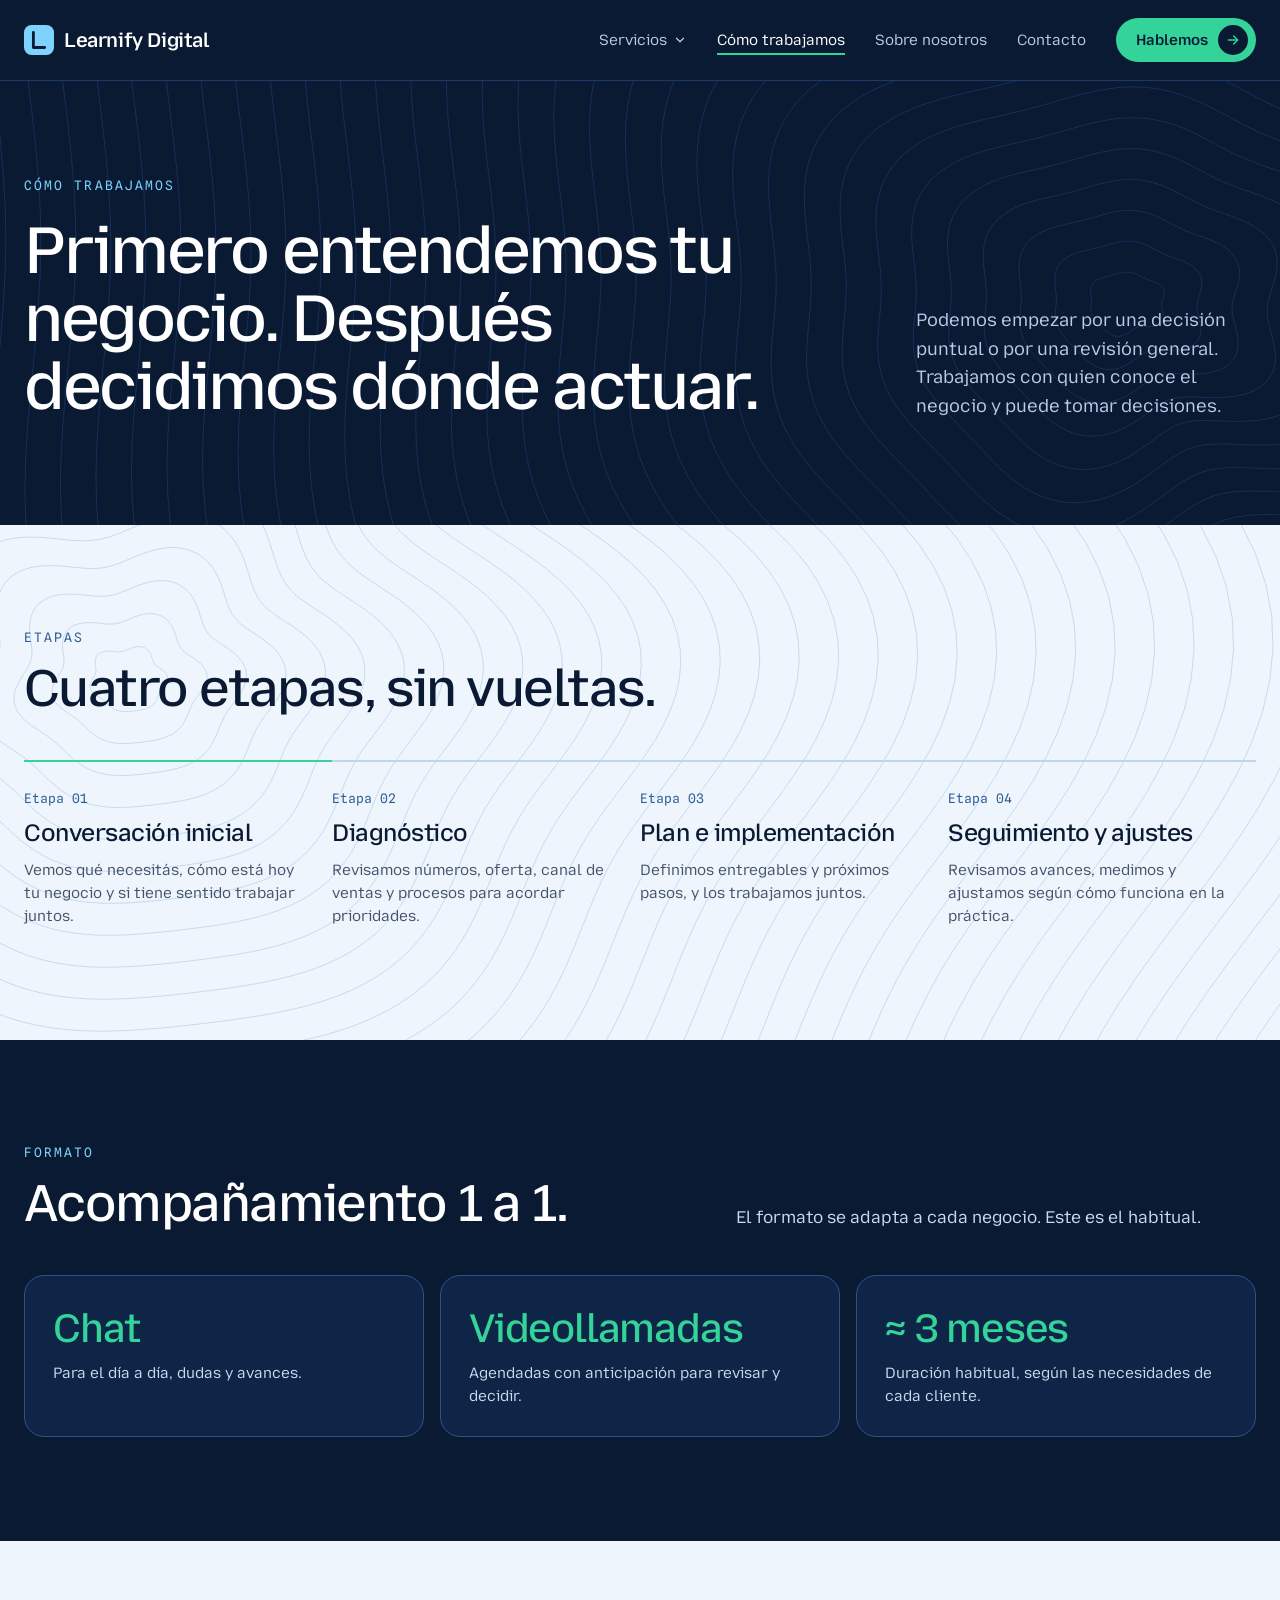
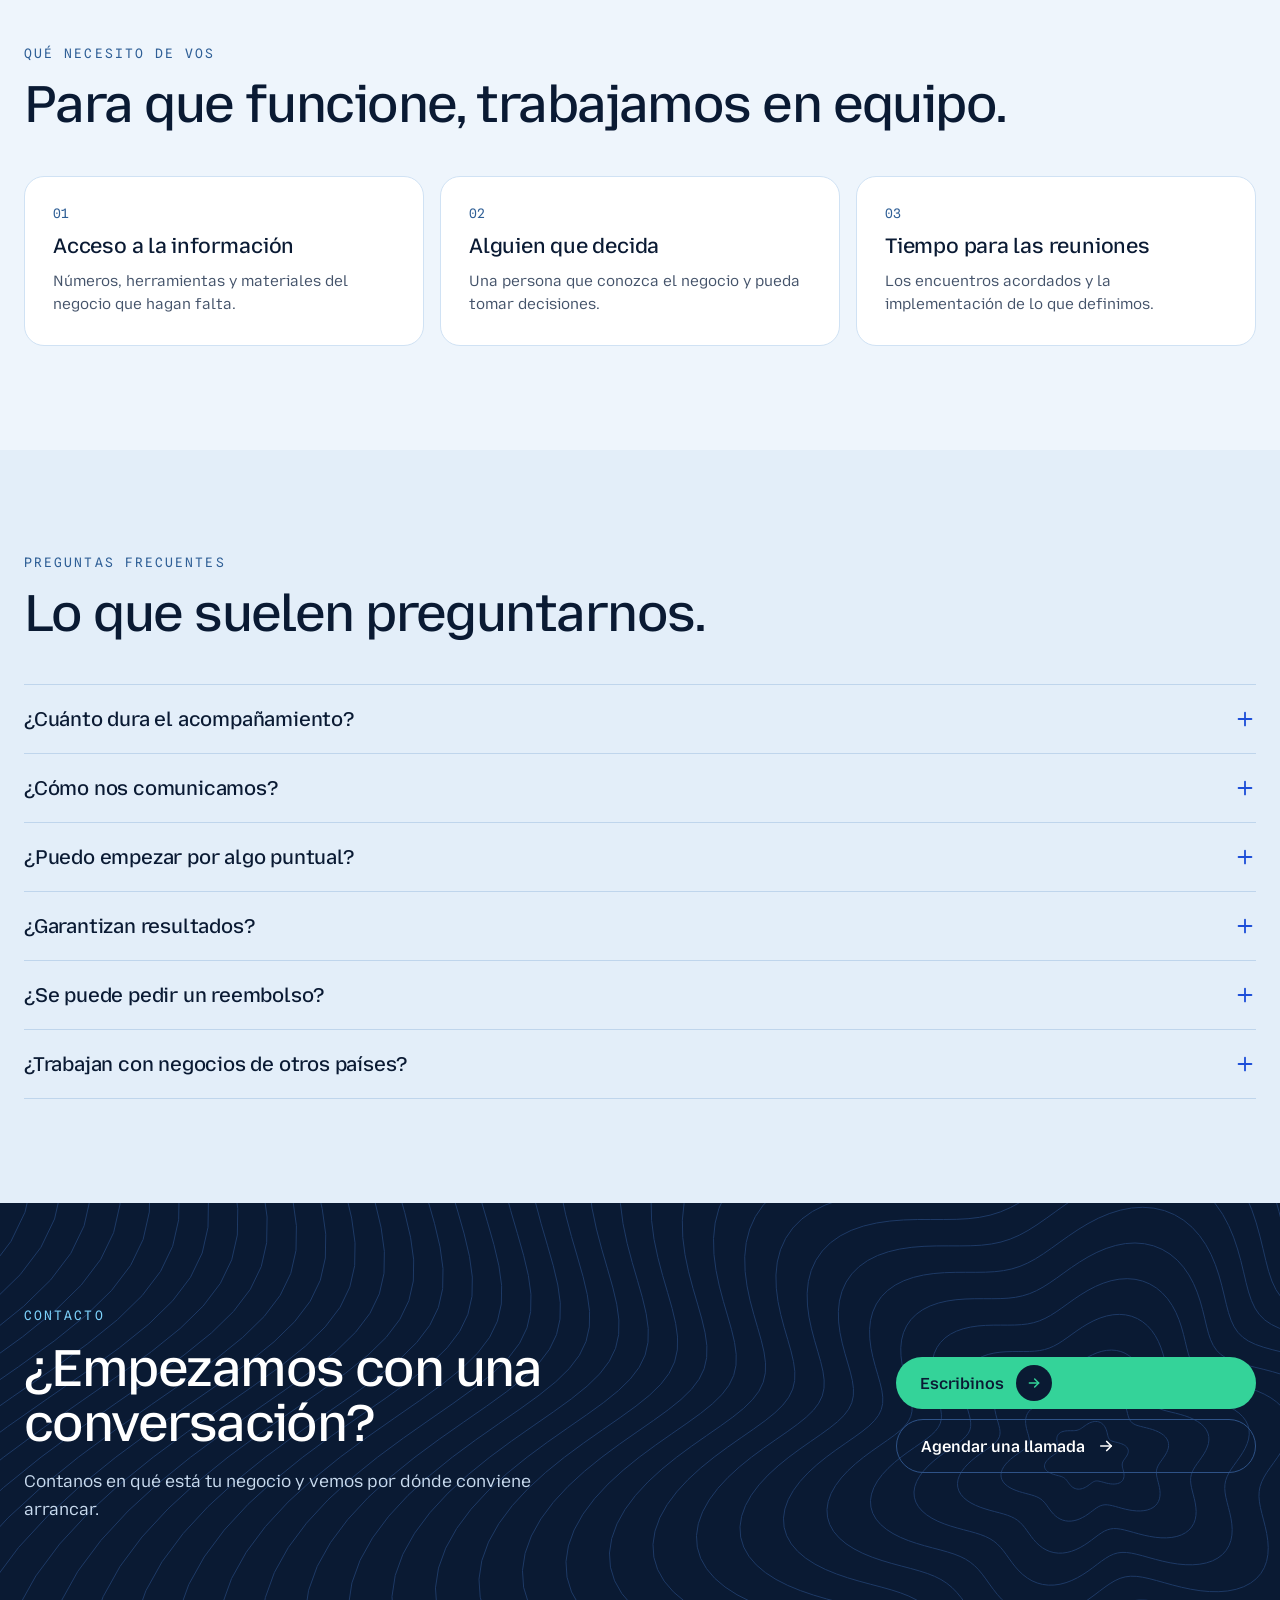
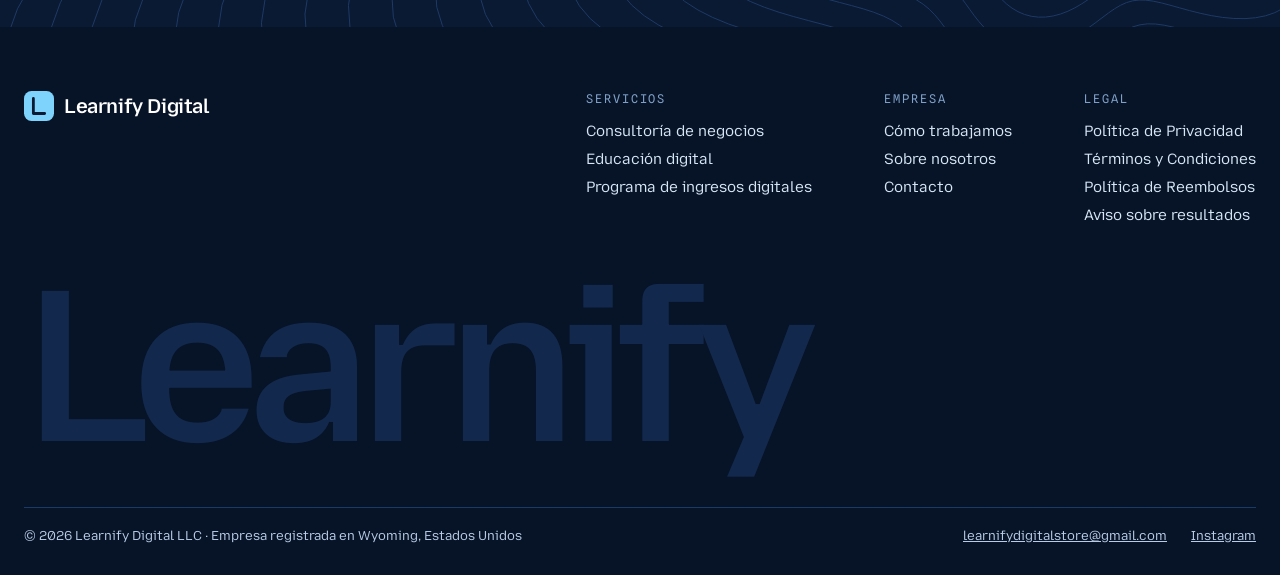
==== como-trabajamos.html @ ecfeea03 "Nueva versión del sitio: subpáginas, políticas completas y efectos interactivos - Inicio rediseñado " ====
<!doctype html>
<html lang="es">
<head>
<meta charset="utf-8">
<meta name="viewport" content="width=device-width, initial-scale=1">
<title>Cómo trabajamos | Learnify Digital</title>
<meta name="description" content="Etapas, formato y preguntas frecuentes sobre el acompañamiento de Learnify Digital.">
<link rel="canonical" href="https://learnifydigital.com/como-trabajamos.html">
<link rel="icon" href="/favicon.svg" type="image/svg+xml">
<meta property="og:type" content="website">
<meta property="og:title" content="Cómo trabajamos | Learnify Digital">
<meta property="og:description" content="Etapas, formato y preguntas frecuentes sobre el acompañamiento de Learnify Digital.">
<meta property="og:url" content="https://learnifydigital.com/como-trabajamos.html">
<meta property="og:image" content="https://learnifydigital.com/assets/img/hero-trabajando.jpg">
<link rel="preconnect" href="https://fonts.googleapis.com">
<link href="https://fonts.googleapis.com/css2?family=Mozilla+Text:wght@400;500;600&amp;family=Spline+Sans+Mono:wght@400;500&amp;display=swap" rel="stylesheet">
<style>
body{margin:0;background:#EEF5FC}
a{color:#1D4ED8}a:hover{color:#1E3A8A}
.pill{transition:background-color .2s ease,transform .2s ease,border-color .2s ease}
.pill:hover{transform:translateY(-1px)}
.pill .arr{transition:transform .2s ease}
.pill:hover .arr{transform:translateX(4px)}
.pill-grn:hover{background-color:#6EE7B7 !important}
.pill-line:hover{border-color:#7DD3FC !important}
.navlink:hover{color:#FFFFFF !important}
.lnk-dark:hover{color:#1D4ED8 !important}
.card{transition:transform .3s ease,border-color .3s ease}
.card:hover{transform:translateY(-4px)}
.field:focus{outline:2px solid #2563EB;outline-offset:1px}
.menu summary{list-style:none;cursor:pointer}
.menu summary::-webkit-details-marker{display:none}
.menu[open] .chev{transform:rotate(180deg)}
.faq summary{list-style:none;cursor:pointer}
.faq summary::-webkit-details-marker{display:none}
.faq[open] .plus{transform:rotate(45deg)}
.plus,.chev{transition:transform .2s ease}
@keyframes rv{from{opacity:0;filter:blur(10px);transform:translateY(18px)}to{opacity:1;filter:blur(0);transform:none}}
@supports (animation-timeline: view()){
  @media (prefers-reduced-motion: no-preference){
    .reveal{animation:rv linear both;animation-timeline:view();animation-range:entry 0% cover 28%}
  }
}
@media (prefers-reduced-motion: reduce){.pill,.card{transition:none}}
</style>
<script src="/assets/site.js" defer></script>
</head>
<body>
<div style="font-family: 'Mozilla Text', system-ui, sans-serif; color: #0A1A33; background: #EEF5FC; min-height: 100vh; overflow-x: hidden">
<header style="background: #0A1A33; color: #FFFFFF; border-bottom: 1px solid #1C3A66; position: relative; z-index: 10">
      <div style="max-width: 1240px; margin: 0 auto; padding: 18px 24px; display: flex; flex-wrap: wrap; gap: 16px; align-items: center; justify-content: space-between">
        <a href="/" style="display: flex; align-items: center; gap: 10px; text-decoration: none; color: #FFFFFF"><svg width="30" height="30" viewBox="0 0 32 32" aria-hidden="true"><rect x="0" y="0" width="32" height="32" rx="8" fill="#7DD3FC"></rect><path d="M10 8v16h12" fill="none" stroke="#0A1A33" stroke-width="3" stroke-linecap="round" stroke-linejoin="round"></path></svg><span style="font-weight: 600; font-size: 20px; letter-spacing: -0.02em">Learnify Digital</span></a>
        <nav aria-label="Principal" style="display: flex; flex-wrap: wrap; gap: 8px 30px; align-items: center; font-size: 15px">
          <details class="menu" style="position: relative"><summary class="navlink" style="display: inline-flex; align-items: center; gap: 6px; color: #B9CCE6; padding: 6px 0">Servicios <svg class="chev" width="14" height="14" viewBox="0 0 24 24" aria-hidden="true" fill="none" stroke="currentColor" stroke-width="2.2" stroke-linecap="round" stroke-linejoin="round"><path d="M6 9l6 6 6-6"></path></svg></summary><div style="position: absolute; top: 40px; left: -16px; z-index: 20; width: 300px; background: #FFFFFF; border-radius: 16px; padding: 8px; border: 1px solid #D0E2F4; display: flex; flex-direction: column"><a class="lnk-dark" href="/consultoria.html" style="display: flex; flex-direction: column; gap: 4px; padding: 14px 16px; border-radius: 12px; text-decoration: none; color: #0A1A33"><span style="font-weight: 600; font-size: 15px">Consultoría de negocios</span><span style="font-size: 13px; color: #44536A">Estrategia, ventas, procesos y métricas</span></a><a class="lnk-dark" href="/educacion.html" style="display: flex; flex-direction: column; gap: 4px; padding: 14px 16px; border-radius: 12px; text-decoration: none; color: #0A1A33"><span style="font-weight: 600; font-size: 15px">Educación digital</span><span style="font-size: 13px; color: #44536A">Ebooks prácticos sobre negocios</span></a><a class="lnk-dark" href="/programa.html" style="display: flex; flex-direction: column; gap: 4px; padding: 14px 16px; border-radius: 12px; text-decoration: none; color: #0A1A33"><span style="font-weight: 600; font-size: 15px">Programa de ingresos digitales</span><span style="font-size: 13px; color: #44536A">Vendé online con tu tienda en Shopify</span></a></div></details>
          <a class="navlink" href="/como-trabajamos.html" aria-current="page" style="color: #FFFFFF; text-decoration: none; padding: 6px 0; box-shadow: inset 0 -2px 0 #34D399">Cómo trabajamos</a>
          <a class="navlink" href="/nosotros.html" style="color: #B9CCE6; text-decoration: none; padding: 6px 0">Sobre nosotros</a>
          <a class="navlink" href="/contacto.html" style="color: #B9CCE6; text-decoration: none; padding: 6px 0">Contacto</a>
          <a class="pill pill-grn" href="/contacto.html" style="display: inline-flex; align-items: center; gap: 10px; min-height: 44px; padding: 0 8px 0 20px; border-radius: 999px; background: #34D399; color: #0A1A33; font-weight: 600; text-decoration: none">Hablemos<span class="arr" style="width: 30px; height: 30px; border-radius: 999px; background: #0A1A33; display: inline-flex; align-items: center; justify-content: center"><svg width="16" height="16" viewBox="0 0 24 24" aria-hidden="true" fill="none" stroke="#34D399" stroke-width="2.2" stroke-linecap="round" stroke-linejoin="round"><path d="M5 12h14"></path><path d="M13 6l6 6-6 6"></path></svg></span></a>
        </nav>
      </div>
    </header><section style="background: #0A1A33; color: #FFFFFF; position: relative; overflow: hidden">
    <canvas data-topo="3,0.88,0.5" aria-hidden="true" style="position: absolute; top: 0; left: 0; width: 100%; height: 100%; display: block; color: #16305A; pointer-events: none"></canvas>
    <div class="reveal" style="position: relative; max-width: 1240px; margin: 0 auto; padding: 96px 24px 104px; display: flex; flex-wrap: wrap; gap: 32px 72px; align-items: flex-end">
      <div style="flex: 999 1 560px; display: flex; flex-direction: column; gap: 24px">
        <div style="font-family: 'Spline Sans Mono', monospace; font-size: 13px; letter-spacing: 0.16em; text-transform: uppercase; color: #7DD3FC">Cómo trabajamos</div>
        <h1 style="margin: 0; font-weight: 500; font-size: clamp(40px, 5.4vw, 66px); line-height: 1.03; letter-spacing: -0.035em">Primero entendemos tu negocio. Después decidimos dónde actuar.</h1>
      </div>
      <p style="flex: 1 1 340px; margin: 0; font-size: 18px; line-height: 1.6; color: #B9CCE6">Podemos empezar por una decisión puntual o por una revisión general. Trabajamos con quien conoce el negocio y puede tomar decisiones.</p>
    </div>
  </section><section style="position: relative; overflow: hidden; background: #EEF5FC">
    <canvas data-topo="19,0.1,0.3" aria-hidden="true" style="position: absolute; top: 0; left: 0; width: 100%; height: 100%; display: block; color: #C6DAEF; pointer-events: none"></canvas>
    <div style="position: relative; max-width: 1240px; margin: 0 auto; padding: 104px 24px; display: flex; flex-direction: column; gap: 44px">
      <div class="reveal" style="display: flex; flex-wrap: wrap; gap: 20px 64px; align-items: flex-end; justify-content: space-between">
        <div style="flex: 1 1 440px; display: flex; flex-direction: column; gap: 16px"><div style="font-family: 'Spline Sans Mono', monospace; font-size: 13px; letter-spacing: 0.16em; text-transform: uppercase; color: #2F5F96">Etapas</div><h2 style="margin: 0; font-weight: 500; font-size: clamp(34px, 4.2vw, 52px); line-height: 1.05; letter-spacing: -0.03em">Cuatro etapas, sin vueltas.</h2></div>
        
      </div><div style="display: flex; flex-wrap: wrap; gap: 0"><div class="reveal" style="flex: 1 1 260px; min-width: 0; padding: 28px 28px 8px 0; border-top: 2px solid #34D399; display: flex; flex-direction: column; gap: 12px">
          <div style="font-family: 'Spline Sans Mono', monospace; font-size: 13px; color: #2F5F96">Etapa 01</div>
          <div style="font-size: 24px; font-weight: 500; letter-spacing: -0.02em">Conversación inicial</div>
          <div style="font-size: 15px; line-height: 1.55; color: #44536A">Vemos qué necesitás, cómo está hoy tu negocio y si tiene sentido trabajar juntos.</div>
        </div><div class="reveal" style="flex: 1 1 260px; min-width: 0; padding: 28px 28px 8px 0; border-top: 2px solid #BFD5EC; display: flex; flex-direction: column; gap: 12px">
          <div style="font-family: 'Spline Sans Mono', monospace; font-size: 13px; color: #2F5F96">Etapa 02</div>
          <div style="font-size: 24px; font-weight: 500; letter-spacing: -0.02em">Diagnóstico</div>
          <div style="font-size: 15px; line-height: 1.55; color: #44536A">Revisamos números, oferta, canal de ventas y procesos para acordar prioridades.</div>
        </div><div class="reveal" style="flex: 1 1 260px; min-width: 0; padding: 28px 28px 8px 0; border-top: 2px solid #BFD5EC; display: flex; flex-direction: column; gap: 12px">
          <div style="font-family: 'Spline Sans Mono', monospace; font-size: 13px; color: #2F5F96">Etapa 03</div>
          <div style="font-size: 24px; font-weight: 500; letter-spacing: -0.02em">Plan e implementación</div>
          <div style="font-size: 15px; line-height: 1.55; color: #44536A">Definimos entregables y próximos pasos, y los trabajamos juntos.</div>
        </div><div class="reveal" style="flex: 1 1 260px; min-width: 0; padding: 28px 28px 8px 0; border-top: 2px solid #BFD5EC; display: flex; flex-direction: column; gap: 12px">
          <div style="font-family: 'Spline Sans Mono', monospace; font-size: 13px; color: #2F5F96">Etapa 04</div>
          <div style="font-size: 24px; font-weight: 500; letter-spacing: -0.02em">Seguimiento y ajustes</div>
          <div style="font-size: 15px; line-height: 1.55; color: #44536A">Revisamos avances, medimos y ajustamos según cómo funciona en la práctica.</div>
        </div></div>
    </div>
  </section><section style="background: #0A1A33; color: #FFFFFF">
    <div style="max-width: 1240px; margin: 0 auto; padding: 104px 24px; display: flex; flex-direction: column; gap: 44px">
      <div class="reveal" style="display: flex; flex-wrap: wrap; gap: 20px 64px; align-items: flex-end; justify-content: space-between">
        <div style="flex: 1 1 440px; display: flex; flex-direction: column; gap: 16px"><div style="font-family: 'Spline Sans Mono', monospace; font-size: 13px; letter-spacing: 0.16em; text-transform: uppercase; color: #7DD3FC">Formato</div><h2 style="margin: 0; font-weight: 500; font-size: clamp(34px, 4.2vw, 52px); line-height: 1.05; letter-spacing: -0.03em">Acompañamiento 1 a 1.</h2></div>
        <p style="flex: 1 1 360px; margin: 0; font-size: 17px; line-height: 1.6; color: #C9DBEF; max-width: 520px">El formato se adapta a cada negocio. Este es el habitual.</p>
      </div><div style="display: flex; flex-wrap: wrap; gap: 16px">
        <div class="card reveal" style="flex: 1 1 260px; background: #0F2547; border: 1px solid #2E5287; border-radius: 20px; padding: 28px; display: flex; flex-direction: column; gap: 10px">
          <div style="font-size: 40px; font-weight: 500; letter-spacing: -0.03em; color: #34D399">Chat</div>
          <div style="font-size: 15px; line-height: 1.55; color: #C9DBEF">Para el día a día, dudas y avances.</div>
        </div>
        <div class="card reveal" style="flex: 1 1 260px; background: #0F2547; border: 1px solid #2E5287; border-radius: 20px; padding: 28px; display: flex; flex-direction: column; gap: 10px">
          <div style="font-size: 40px; font-weight: 500; letter-spacing: -0.03em; color: #34D399">Videollamadas</div>
          <div style="font-size: 15px; line-height: 1.55; color: #C9DBEF">Agendadas con anticipación para revisar y decidir.</div>
        </div>
        <div class="card reveal" style="flex: 1 1 260px; background: #0F2547; border: 1px solid #2E5287; border-radius: 20px; padding: 28px; display: flex; flex-direction: column; gap: 10px">
          <div style="font-size: 40px; font-weight: 500; letter-spacing: -0.03em; color: #34D399">≈ 3 meses</div>
          <div style="font-size: 15px; line-height: 1.55; color: #C9DBEF">Duración habitual, según las necesidades de cada cliente.</div>
        </div>
      </div>
    </div>
  </section><section style="position: relative; overflow: hidden; background: #EEF5FC">
    
    <div style="position: relative; max-width: 1240px; margin: 0 auto; padding: 104px 24px; display: flex; flex-direction: column; gap: 44px">
      <div class="reveal" style="display: flex; flex-wrap: wrap; gap: 20px 64px; align-items: flex-end; justify-content: space-between">
        <div style="flex: 1 1 440px; display: flex; flex-direction: column; gap: 16px"><div style="font-family: 'Spline Sans Mono', monospace; font-size: 13px; letter-spacing: 0.16em; text-transform: uppercase; color: #2F5F96">Qué necesito de vos</div><h2 style="margin: 0; font-weight: 500; font-size: clamp(34px, 4.2vw, 52px); line-height: 1.05; letter-spacing: -0.03em">Para que funcione, trabajamos en equipo.</h2></div>
        
      </div><div style="display: flex; flex-wrap: wrap; gap: 16px"><div class="card reveal" style="flex: 1 1 300px; min-width: 0; background: #FFFFFF; border: 1px solid #D0E2F4; border-radius: 20px; padding: 28px; display: flex; flex-direction: column; gap: 12px">
          <div style="font-family: 'Spline Sans Mono', monospace; font-size: 13px; color: #2F5F96">01</div>
          <div style="font-size: 21px; font-weight: 500; letter-spacing: -0.01em; line-height: 1.2">Acceso a la información</div>
          <div style="font-size: 15px; line-height: 1.55; color: #44536A">Números, herramientas y materiales del negocio que hagan falta.</div>
        </div><div class="card reveal" style="flex: 1 1 300px; min-width: 0; background: #FFFFFF; border: 1px solid #D0E2F4; border-radius: 20px; padding: 28px; display: flex; flex-direction: column; gap: 12px">
          <div style="font-family: 'Spline Sans Mono', monospace; font-size: 13px; color: #2F5F96">02</div>
          <div style="font-size: 21px; font-weight: 500; letter-spacing: -0.01em; line-height: 1.2">Alguien que decida</div>
          <div style="font-size: 15px; line-height: 1.55; color: #44536A">Una persona que conozca el negocio y pueda tomar decisiones.</div>
        </div><div class="card reveal" style="flex: 1 1 300px; min-width: 0; background: #FFFFFF; border: 1px solid #D0E2F4; border-radius: 20px; padding: 28px; display: flex; flex-direction: column; gap: 12px">
          <div style="font-family: 'Spline Sans Mono', monospace; font-size: 13px; color: #2F5F96">03</div>
          <div style="font-size: 21px; font-weight: 500; letter-spacing: -0.01em; line-height: 1.2">Tiempo para las reuniones</div>
          <div style="font-size: 15px; line-height: 1.55; color: #44536A">Los encuentros acordados y la implementación de lo que definimos.</div>
        </div></div>
    </div>
  </section><section style="position: relative; overflow: hidden; background: #E3EEF9">
    
    <div style="position: relative; max-width: 1240px; margin: 0 auto; padding: 104px 24px; display: flex; flex-direction: column; gap: 44px">
      <div class="reveal" style="display: flex; flex-wrap: wrap; gap: 20px 64px; align-items: flex-end; justify-content: space-between">
        <div style="flex: 1 1 440px; display: flex; flex-direction: column; gap: 16px"><div style="font-family: 'Spline Sans Mono', monospace; font-size: 13px; letter-spacing: 0.16em; text-transform: uppercase; color: #2F5F96">Preguntas frecuentes</div><h2 style="margin: 0; font-weight: 500; font-size: clamp(34px, 4.2vw, 52px); line-height: 1.05; letter-spacing: -0.03em">Lo que suelen preguntarnos.</h2></div>
        
      </div><div><details class="faq reveal" style="border-top: 1px solid #BFD5EC; padding: 22px 0">
          <summary style="display: flex; gap: 16px; align-items: center; justify-content: space-between; font-size: 20px; font-weight: 500; letter-spacing: -0.01em">¿Cuánto dura el acompañamiento?
            <svg class="plus" width="22" height="22" viewBox="0 0 24 24" aria-hidden="true" fill="none" stroke="#1D4ED8" stroke-width="2" stroke-linecap="round"><path d="M12 5v14"></path><path d="M5 12h14"></path></svg>
          </summary>
          <p style="margin: 14px 0 0; font-size: 16px; line-height: 1.6; color: #2E4566; max-width: 760px">Se define según las necesidades de cada cliente. Lo habitual es un período aproximado de tres meses.</p>
        </details><details class="faq reveal" style="border-top: 1px solid #BFD5EC; padding: 22px 0">
          <summary style="display: flex; gap: 16px; align-items: center; justify-content: space-between; font-size: 20px; font-weight: 500; letter-spacing: -0.01em">¿Cómo nos comunicamos?
            <svg class="plus" width="22" height="22" viewBox="0 0 24 24" aria-hidden="true" fill="none" stroke="#1D4ED8" stroke-width="2" stroke-linecap="round"><path d="M12 5v14"></path><path d="M5 12h14"></path></svg>
          </summary>
          <p style="margin: 14px 0 0; font-size: 16px; line-height: 1.6; color: #2E4566; max-width: 760px">Por chat para el día a día y en videollamadas coordinadas con anticipación.</p>
        </details><details class="faq reveal" style="border-top: 1px solid #BFD5EC; padding: 22px 0">
          <summary style="display: flex; gap: 16px; align-items: center; justify-content: space-between; font-size: 20px; font-weight: 500; letter-spacing: -0.01em">¿Puedo empezar por algo puntual?
            <svg class="plus" width="22" height="22" viewBox="0 0 24 24" aria-hidden="true" fill="none" stroke="#1D4ED8" stroke-width="2" stroke-linecap="round"><path d="M12 5v14"></path><path d="M5 12h14"></path></svg>
          </summary>
          <p style="margin: 14px 0 0; font-size: 16px; line-height: 1.6; color: #2E4566; max-width: 760px">Sí. Podemos empezar por una decisión concreta, como la oferta o la landing, o por una revisión general del negocio.</p>
        </details><details class="faq reveal" style="border-top: 1px solid #BFD5EC; padding: 22px 0">
          <summary style="display: flex; gap: 16px; align-items: center; justify-content: space-between; font-size: 20px; font-weight: 500; letter-spacing: -0.01em">¿Garantizan resultados?
            <svg class="plus" width="22" height="22" viewBox="0 0 24 24" aria-hidden="true" fill="none" stroke="#1D4ED8" stroke-width="2" stroke-linecap="round"><path d="M12 5v14"></path><path d="M5 12h14"></path></svg>
          </summary>
          <p style="margin: 14px 0 0; font-size: 16px; line-height: 1.6; color: #2E4566; max-width: 760px">No garantizamos resultados específicos: dependen de factores externos y de la implementación de cada negocio. Sí nos comprometemos con un método claro y un seguimiento constante.</p>
        </details><details class="faq reveal" style="border-top: 1px solid #BFD5EC; padding: 22px 0">
          <summary style="display: flex; gap: 16px; align-items: center; justify-content: space-between; font-size: 20px; font-weight: 500; letter-spacing: -0.01em">¿Se puede pedir un reembolso?
            <svg class="plus" width="22" height="22" viewBox="0 0 24 24" aria-hidden="true" fill="none" stroke="#1D4ED8" stroke-width="2" stroke-linecap="round"><path d="M12 5v14"></path><path d="M5 12h14"></path></svg>
          </summary>
          <p style="margin: 14px 0 0; font-size: 16px; line-height: 1.6; color: #2E4566; max-width: 760px">Los pagos de consultoría no son reembolsables una vez iniciado el acompañamiento. Podés ver el detalle en la Política de Reembolsos.</p>
        </details><details class="faq reveal" style="border-top: 1px solid #BFD5EC; padding: 22px 0">
          <summary style="display: flex; gap: 16px; align-items: center; justify-content: space-between; font-size: 20px; font-weight: 500; letter-spacing: -0.01em">¿Trabajan con negocios de otros países?
            <svg class="plus" width="22" height="22" viewBox="0 0 24 24" aria-hidden="true" fill="none" stroke="#1D4ED8" stroke-width="2" stroke-linecap="round"><path d="M12 5v14"></path><path d="M5 12h14"></path></svg>
          </summary>
          <p style="margin: 14px 0 0; font-size: 16px; line-height: 1.6; color: #2E4566; max-width: 760px">Sí. Learnify Digital LLC opera a nivel internacional.</p>
        </details><div style="border-top: 1px solid #BFD5EC"></div></div>
    </div>
  </section><section style="position: relative; overflow: hidden; background: #0A1A33; color: #FFFFFF">
    <canvas data-topo="41,0.85,0.6" aria-hidden="true" style="position: absolute; top: 0; left: 0; width: 100%; height: 100%; display: block; color: #1E3A66; pointer-events: none"></canvas>
    <div class="reveal" style="position: relative; max-width: 1240px; margin: 0 auto; padding: 104px 24px; display: flex; flex-wrap: wrap; gap: 32px 64px; align-items: center; justify-content: space-between">
      <div style="flex: 1 1 520px; display: flex; flex-direction: column; gap: 18px">
        <div style="font-family: 'Spline Sans Mono', monospace; font-size: 13px; letter-spacing: 0.16em; text-transform: uppercase; color: #7DD3FC">Contacto</div>
        <h2 style="margin: 0; font-weight: 500; font-size: clamp(34px, 4.2vw, 52px); line-height: 1.05; letter-spacing: -0.03em">¿Empezamos con una conversación?</h2>
        <p style="margin: 0; font-size: 17px; line-height: 1.6; color: #C9DBEF; max-width: 560px">Contanos en qué está tu negocio y vemos por dónde conviene arrancar.</p>
      </div>
      <div style="flex: 0 1 360px; display: flex; flex-direction: column; gap: 10px">
        <a class="pill pill-grn" href="/contacto.html" style="display: inline-flex; align-items: center; gap: 12px; min-height: 52px; padding: 0 8px 0 24px; border-radius: 999px; background: #34D399; color: #0A1A33; font-weight: 600; text-decoration: none">Escribinos<span class="arr" style="width: 36px; height: 36px; border-radius: 999px; background: #0A1A33; display: inline-flex; align-items: center; justify-content: center"><svg width="16" height="16" viewBox="0 0 24 24" aria-hidden="true" fill="none" stroke="#34D399" stroke-width="2.2" stroke-linecap="round" stroke-linejoin="round"><path d="M5 12h14"></path><path d="M13 6l6 6-6 6"></path></svg></span></a>
        <a class="pill pill-line" href="/contacto.html#agenda" style="display: inline-flex; align-items: center; gap: 12px; min-height: 52px; padding: 0 24px; border-radius: 999px; border: 1px solid #2E5287; color: #FFFFFF; font-weight: 600; text-decoration: none">Agendar una llamada<span class="arr" style="display: inline-flex"><svg width="18" height="18" viewBox="0 0 24 24" aria-hidden="true" fill="none" stroke="#FFFFFF" stroke-width="2.2" stroke-linecap="round" stroke-linejoin="round"><path d="M5 12h14"></path><path d="M13 6l6 6-6 6"></path></svg></span></a>
      </div>
    </div>
  </section><footer style="background: #071326; color: #B9CCE6; overflow: hidden">
    <div style="max-width: 1240px; margin: 0 auto; padding: 64px 24px 32px; display: flex; flex-direction: column; gap: 48px">
      <div style="display: flex; flex-wrap: wrap; gap: 40px; justify-content: space-between">
        <a href="/" style="display: flex; align-items: center; gap: 10px; text-decoration: none; color: #FFFFFF; align-self: flex-start"><svg width="30" height="30" viewBox="0 0 32 32" aria-hidden="true"><rect x="0" y="0" width="32" height="32" rx="8" fill="#7DD3FC"></rect><path d="M10 8v16h12" fill="none" stroke="#0A1A33" stroke-width="3" stroke-linecap="round" stroke-linejoin="round"></path></svg><span style="font-weight: 600; font-size: 20px; letter-spacing: -0.02em">Learnify Digital</span></a>
        <div style="display: flex; flex-wrap: wrap; gap: 32px 72px">
          <nav aria-label="Servicios" style="display: flex; flex-direction: column; gap: 10px; font-size: 15px"><div style="font-family: 'Spline Sans Mono', monospace; font-size: 12px; letter-spacing: 0.16em; text-transform: uppercase; color: #7FA0C8; margin-bottom: 6px">Servicios</div><a class="navlink" href="/consultoria.html" style="color: #D6E6F7; text-decoration: none">Consultoría de negocios</a><a class="navlink" href="/educacion.html" style="color: #D6E6F7; text-decoration: none">Educación digital</a><a class="navlink" href="/programa.html" style="color: #D6E6F7; text-decoration: none">Programa de ingresos digitales</a></nav>
          <nav aria-label="Empresa" style="display: flex; flex-direction: column; gap: 10px; font-size: 15px"><div style="font-family: 'Spline Sans Mono', monospace; font-size: 12px; letter-spacing: 0.16em; text-transform: uppercase; color: #7FA0C8; margin-bottom: 6px">Empresa</div><a class="navlink" href="/como-trabajamos.html" style="color: #D6E6F7; text-decoration: none">Cómo trabajamos</a><a class="navlink" href="/nosotros.html" style="color: #D6E6F7; text-decoration: none">Sobre nosotros</a><a class="navlink" href="/contacto.html" style="color: #D6E6F7; text-decoration: none">Contacto</a></nav>
          <nav aria-label="Legal" style="display: flex; flex-direction: column; gap: 10px; font-size: 15px"><div style="font-family: 'Spline Sans Mono', monospace; font-size: 12px; letter-spacing: 0.16em; text-transform: uppercase; color: #7FA0C8; margin-bottom: 6px">Legal</div><a class="navlink" href="/politicas.html?tab=priv" style="color: #D6E6F7; text-decoration: none">Política de Privacidad</a><a class="navlink" href="/politicas.html?tab=term" style="color: #D6E6F7; text-decoration: none">Términos y Condiciones</a><a class="navlink" href="/politicas.html?tab=reem" style="color: #D6E6F7; text-decoration: none">Política de Reembolsos</a><a class="navlink" href="/politicas.html?tab=resu" style="color: #D6E6F7; text-decoration: none">Aviso sobre resultados</a></nav>
        </div>
      </div>
      <div aria-hidden="true" style="font-weight: 600; font-size: clamp(80px, 17vw, 236px); line-height: 0.86; letter-spacing: -0.06em; color: #12294D; white-space: nowrap">Learnify</div>
      <div style="display: flex; flex-wrap: wrap; gap: 12px 32px; justify-content: space-between; padding-top: 20px; border-top: 1px solid #1C3A66; font-size: 13px">
        <div>© 2026 Learnify Digital LLC · Empresa registrada en Wyoming, Estados Unidos</div>
        <div style="display: flex; gap: 24px"><a class="navlink" href="mailto:learnifydigitalstore@gmail.com" style="color: #B9CCE6">learnifydigitalstore@gmail.com</a><a class="navlink" href="https://www.instagram.com/learnifydigital/" style="color: #B9CCE6">Instagram</a></div>
      </div>
    </div>
  </footer>
</div>
</body>
</html>
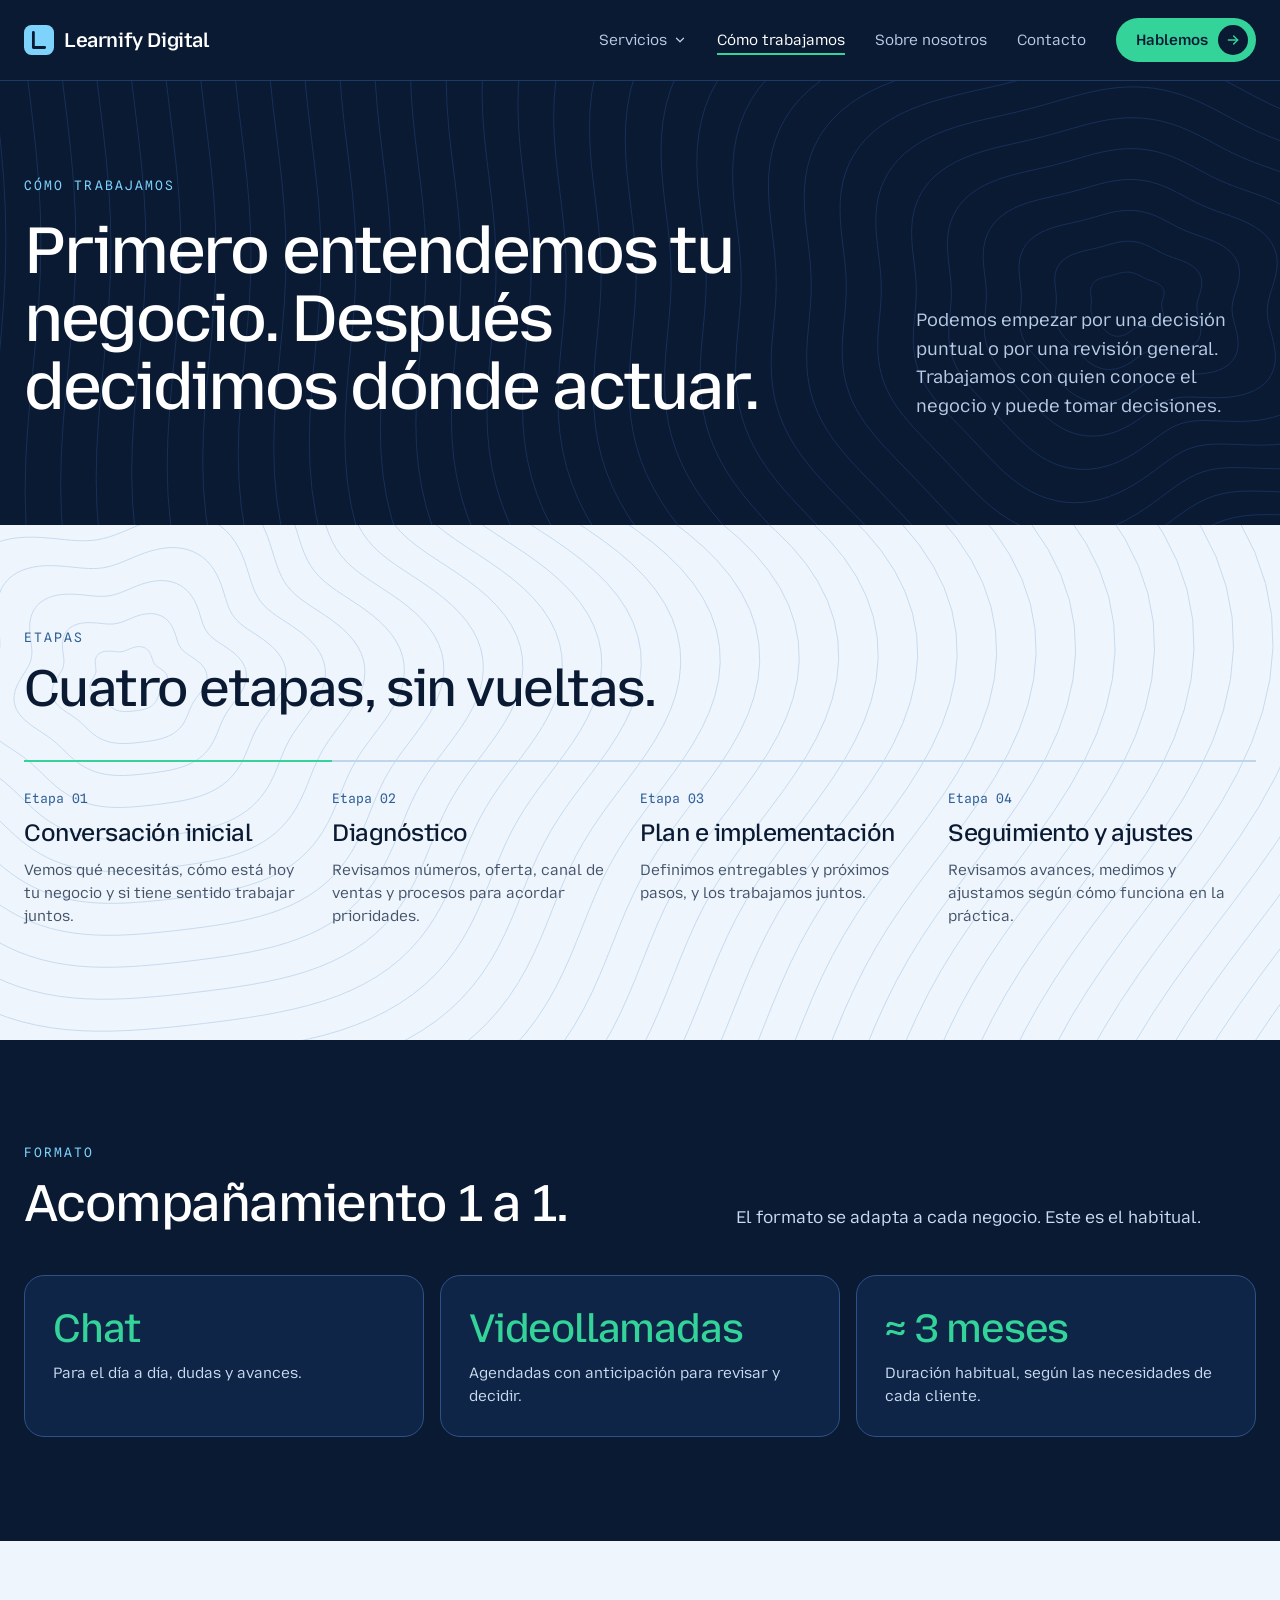
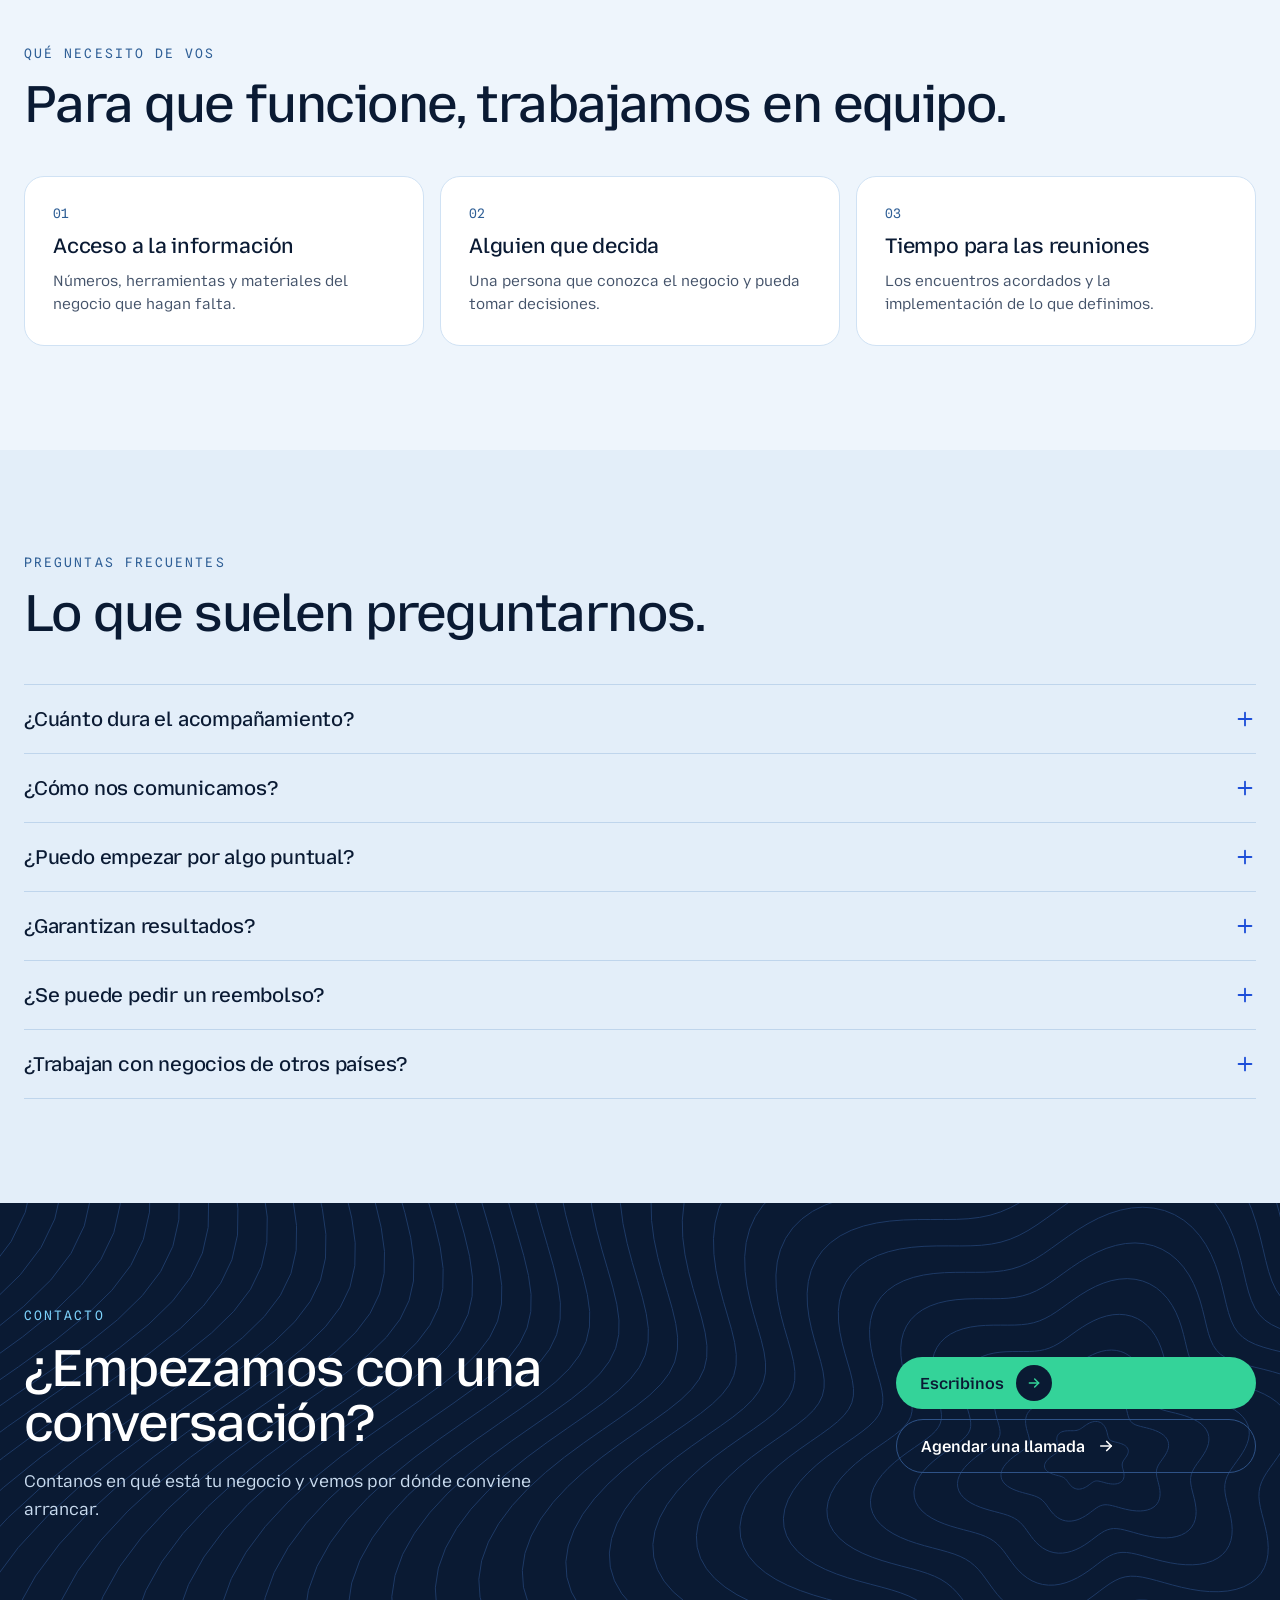
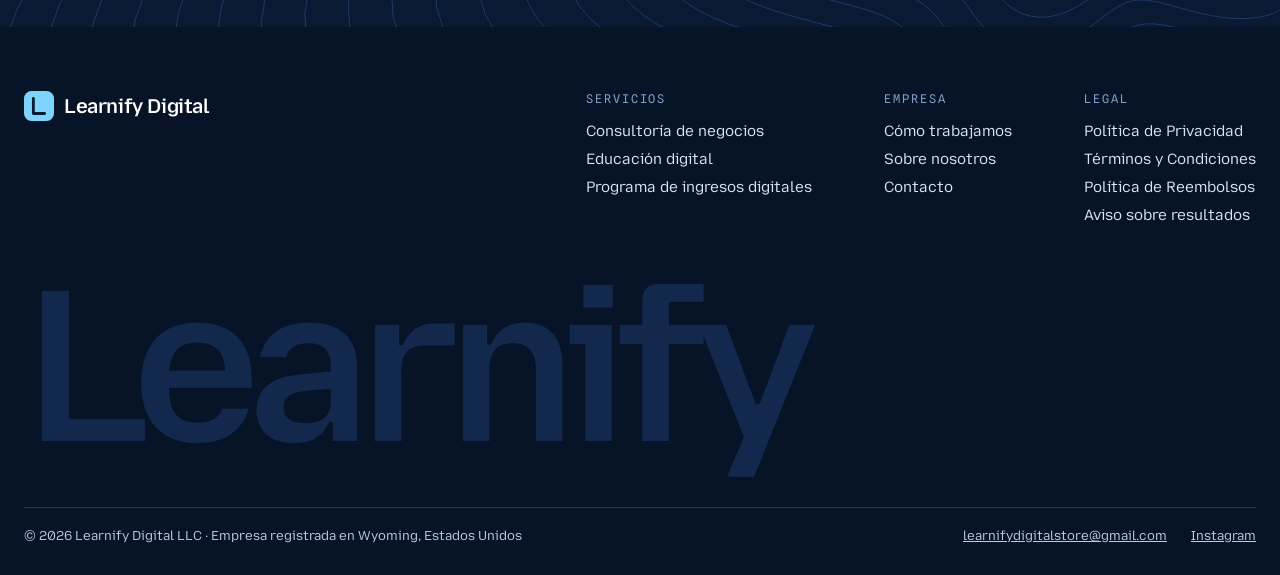
==== commit 7c246a0b: "Foto de perfil nueva y botón para agendar llamada con Calendly - Retrato nuevo en Inicio y Sobre nos" ====
--- a/como-trabajamos.html
+++ b/como-trabajamos.html
@@ -179,7 +179,7 @@
       </div>
       <div style="flex: 0 1 360px; display: flex; flex-direction: column; gap: 10px">
         <a class="pill pill-grn" href="/contacto.html" style="display: inline-flex; align-items: center; gap: 12px; min-height: 52px; padding: 0 8px 0 24px; border-radius: 999px; background: #34D399; color: #0A1A33; font-weight: 600; text-decoration: none">Escribinos<span class="arr" style="width: 36px; height: 36px; border-radius: 999px; background: #0A1A33; display: inline-flex; align-items: center; justify-content: center"><svg width="16" height="16" viewBox="0 0 24 24" aria-hidden="true" fill="none" stroke="#34D399" stroke-width="2.2" stroke-linecap="round" stroke-linejoin="round"><path d="M5 12h14"></path><path d="M13 6l6 6-6 6"></path></svg></span></a>
-        <a class="pill pill-line" href="/contacto.html#agenda" style="display: inline-flex; align-items: center; gap: 12px; min-height: 52px; padding: 0 24px; border-radius: 999px; border: 1px solid #2E5287; color: #FFFFFF; font-weight: 600; text-decoration: none">Agendar una llamada<span class="arr" style="display: inline-flex"><svg width="18" height="18" viewBox="0 0 24 24" aria-hidden="true" fill="none" stroke="#FFFFFF" stroke-width="2.2" stroke-linecap="round" stroke-linejoin="round"><path d="M5 12h14"></path><path d="M13 6l6 6-6 6"></path></svg></span></a>
+        <a class="pill pill-line" href="https://calendly.com/mauriciosamuelmartin-ry4d" target="_blank" rel="noopener" style="display: inline-flex; align-items: center; gap: 12px; min-height: 52px; padding: 0 24px; border-radius: 999px; border: 1px solid #2E5287; color: #FFFFFF; font-weight: 600; text-decoration: none">Agendar una llamada<span class="arr" style="display: inline-flex"><svg width="18" height="18" viewBox="0 0 24 24" aria-hidden="true" fill="none" stroke="#FFFFFF" stroke-width="2.2" stroke-linecap="round" stroke-linejoin="round"><path d="M5 12h14"></path><path d="M13 6l6 6-6 6"></path></svg></span></a>
       </div>
     </div>
   </section><footer style="background: #071326; color: #B9CCE6; overflow: hidden">
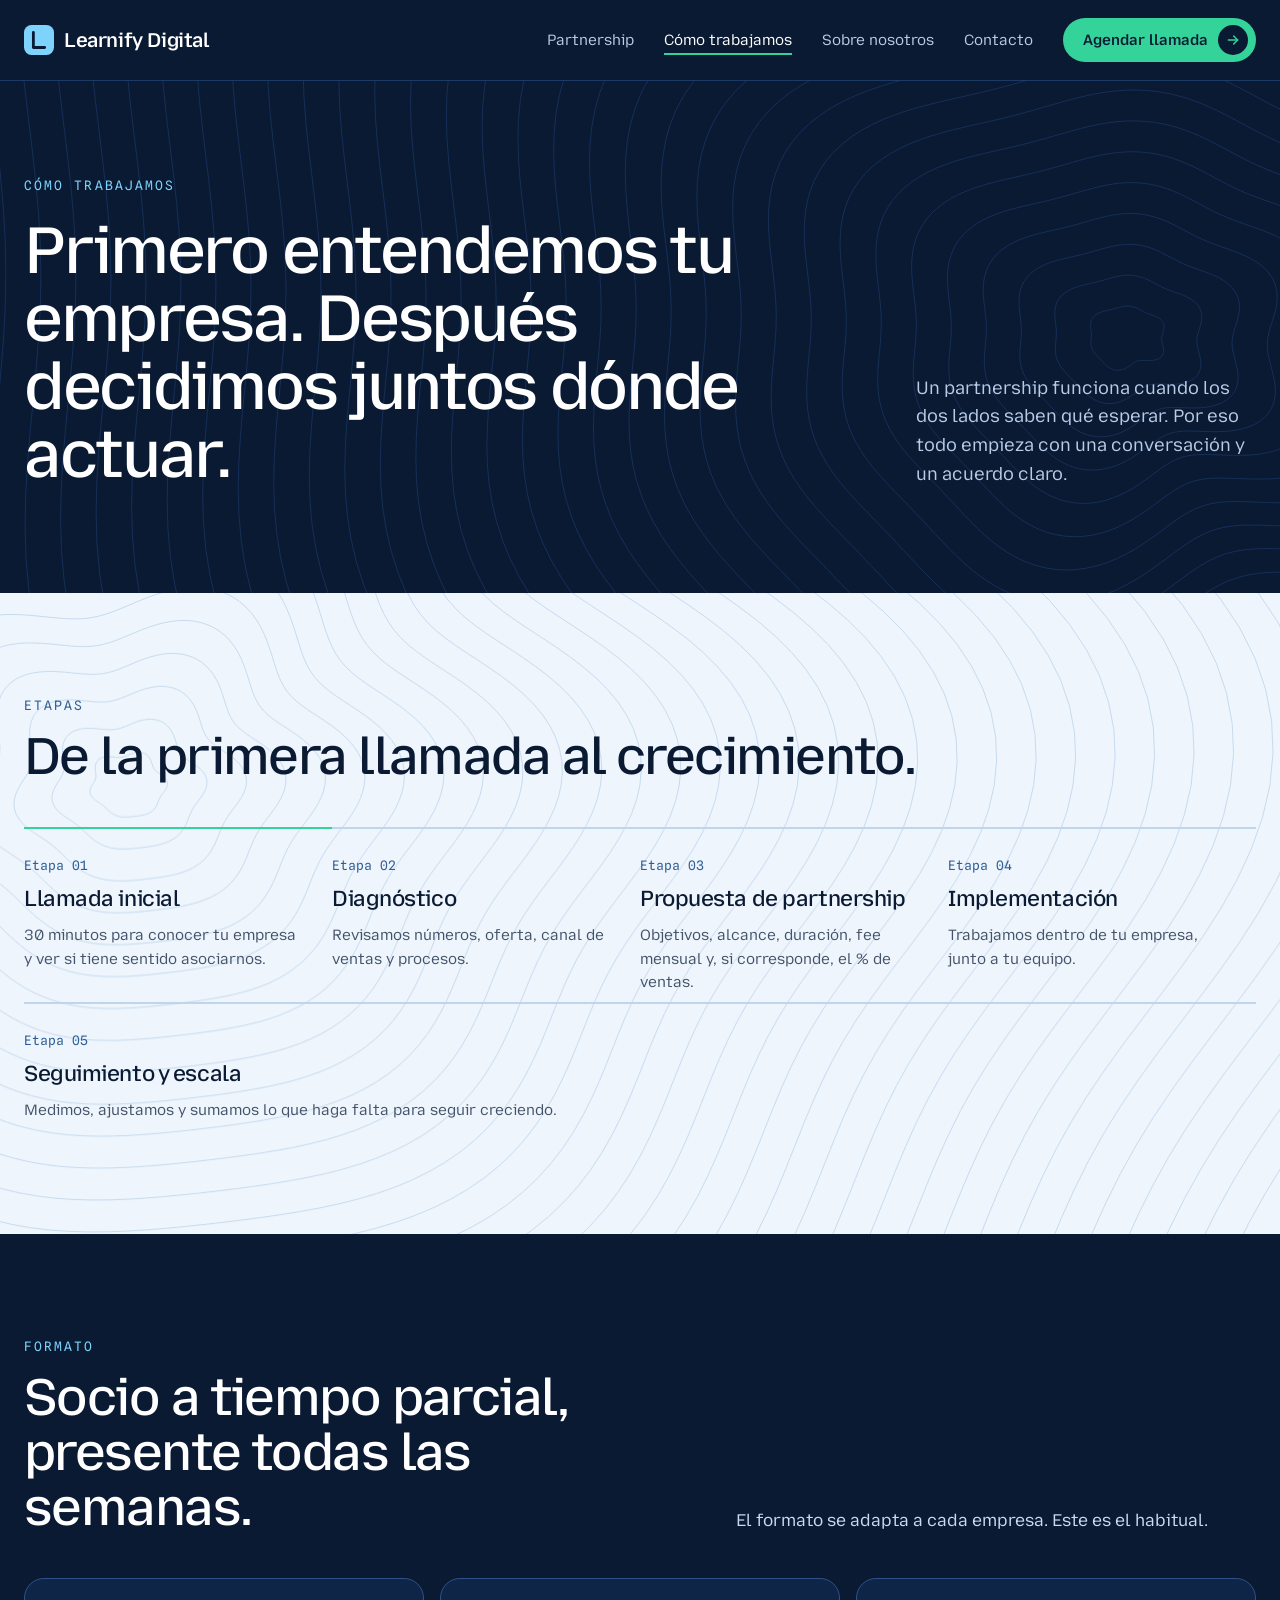
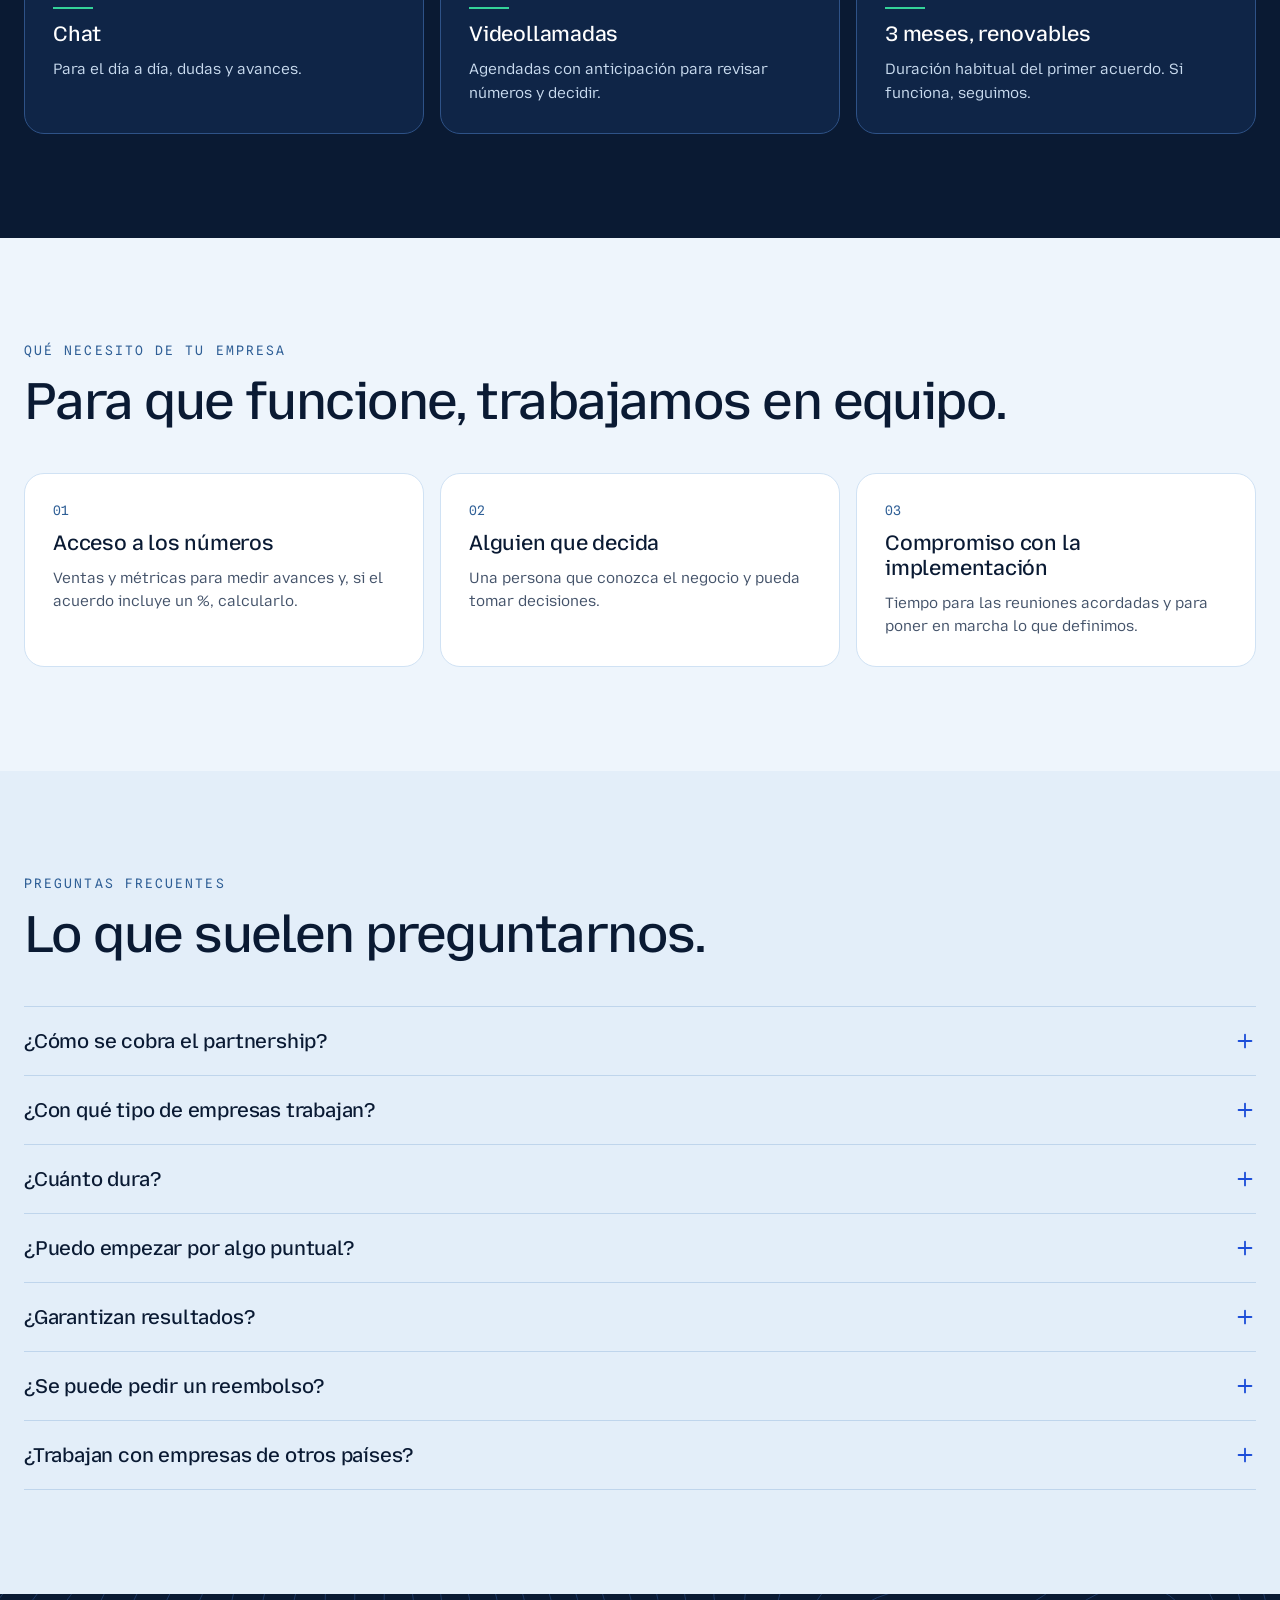
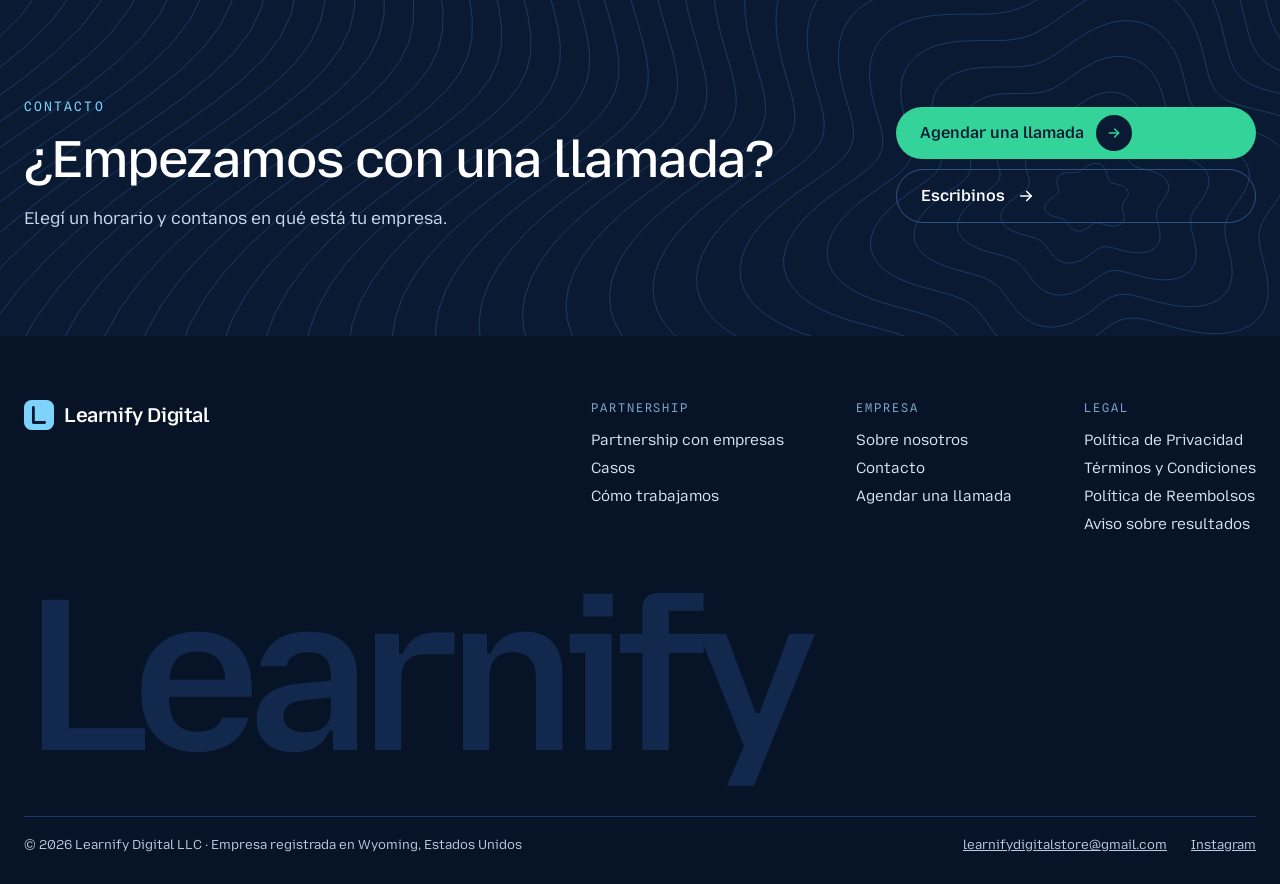
==== commit d6c04c85: "Sitio enfocado en partnership con empresas - Inicio y página de Partnership (reemplaza Consultoría):" ====
--- a/como-trabajamos.html
+++ b/como-trabajamos.html
@@ -4,12 +4,12 @@
 <meta charset="utf-8">
 <meta name="viewport" content="width=device-width, initial-scale=1">
 <title>Cómo trabajamos | Learnify Digital</title>
-<meta name="description" content="Etapas, formato y preguntas frecuentes sobre el acompañamiento de Learnify Digital.">
+<meta name="description" content="Etapas, formato y preguntas frecuentes sobre el partnership con Learnify Digital.">
 <link rel="canonical" href="https://learnifydigital.com/como-trabajamos.html">
 <link rel="icon" href="/favicon.svg" type="image/svg+xml">
 <meta property="og:type" content="website">
 <meta property="og:title" content="Cómo trabajamos | Learnify Digital">
-<meta property="og:description" content="Etapas, formato y preguntas frecuentes sobre el acompañamiento de Learnify Digital.">
+<meta property="og:description" content="Etapas, formato y preguntas frecuentes sobre el partnership con Learnify Digital.">
 <meta property="og:url" content="https://learnifydigital.com/como-trabajamos.html">
 <meta property="og:image" content="https://learnifydigital.com/assets/img/hero-trabajando.jpg">
 <link rel="preconnect" href="https://fonts.googleapis.com">
@@ -35,13 +35,15 @@
 .faq summary::-webkit-details-marker{display:none}
 .faq[open] .plus{transform:rotate(45deg)}
 .plus,.chev{transition:transform .2s ease}
+@keyframes mq{to{transform:translateX(-50%)}}
+.mq{animation:mq 36s linear infinite}
 @keyframes rv{from{opacity:0;filter:blur(10px);transform:translateY(18px)}to{opacity:1;filter:blur(0);transform:none}}
 @supports (animation-timeline: view()){
   @media (prefers-reduced-motion: no-preference){
     .reveal{animation:rv linear both;animation-timeline:view();animation-range:entry 0% cover 28%}
   }
 }
-@media (prefers-reduced-motion: reduce){.pill,.card{transition:none}}
+@media (prefers-reduced-motion: reduce){.pill,.card{transition:none}.mq{animation:none}}
 </style>
 <script src="/assets/site.js" defer></script>
 </head>
@@ -51,11 +53,11 @@
       <div style="max-width: 1240px; margin: 0 auto; padding: 18px 24px; display: flex; flex-wrap: wrap; gap: 16px; align-items: center; justify-content: space-between">
         <a href="/" style="display: flex; align-items: center; gap: 10px; text-decoration: none; color: #FFFFFF"><svg width="30" height="30" viewBox="0 0 32 32" aria-hidden="true"><rect x="0" y="0" width="32" height="32" rx="8" fill="#7DD3FC"></rect><path d="M10 8v16h12" fill="none" stroke="#0A1A33" stroke-width="3" stroke-linecap="round" stroke-linejoin="round"></path></svg><span style="font-weight: 600; font-size: 20px; letter-spacing: -0.02em">Learnify Digital</span></a>
         <nav aria-label="Principal" style="display: flex; flex-wrap: wrap; gap: 8px 30px; align-items: center; font-size: 15px">
-          <details class="menu" style="position: relative"><summary class="navlink" style="display: inline-flex; align-items: center; gap: 6px; color: #B9CCE6; padding: 6px 0">Servicios <svg class="chev" width="14" height="14" viewBox="0 0 24 24" aria-hidden="true" fill="none" stroke="currentColor" stroke-width="2.2" stroke-linecap="round" stroke-linejoin="round"><path d="M6 9l6 6 6-6"></path></svg></summary><div style="position: absolute; top: 40px; left: -16px; z-index: 20; width: 300px; background: #FFFFFF; border-radius: 16px; padding: 8px; border: 1px solid #D0E2F4; display: flex; flex-direction: column"><a class="lnk-dark" href="/consultoria.html" style="display: flex; flex-direction: column; gap: 4px; padding: 14px 16px; border-radius: 12px; text-decoration: none; color: #0A1A33"><span style="font-weight: 600; font-size: 15px">Consultoría de negocios</span><span style="font-size: 13px; color: #44536A">Estrategia, ventas, procesos y métricas</span></a><a class="lnk-dark" href="/educacion.html" style="display: flex; flex-direction: column; gap: 4px; padding: 14px 16px; border-radius: 12px; text-decoration: none; color: #0A1A33"><span style="font-weight: 600; font-size: 15px">Educación digital</span><span style="font-size: 13px; color: #44536A">Ebooks prácticos sobre negocios</span></a><a class="lnk-dark" href="/programa.html" style="display: flex; flex-direction: column; gap: 4px; padding: 14px 16px; border-radius: 12px; text-decoration: none; color: #0A1A33"><span style="font-weight: 600; font-size: 15px">Programa de ingresos digitales</span><span style="font-size: 13px; color: #44536A">Vendé online con tu tienda en Shopify</span></a></div></details>
+          <a class="navlink" href="/partnership.html" style="color: #B9CCE6; text-decoration: none; padding: 6px 0">Partnership</a>
           <a class="navlink" href="/como-trabajamos.html" aria-current="page" style="color: #FFFFFF; text-decoration: none; padding: 6px 0; box-shadow: inset 0 -2px 0 #34D399">Cómo trabajamos</a>
           <a class="navlink" href="/nosotros.html" style="color: #B9CCE6; text-decoration: none; padding: 6px 0">Sobre nosotros</a>
           <a class="navlink" href="/contacto.html" style="color: #B9CCE6; text-decoration: none; padding: 6px 0">Contacto</a>
-          <a class="pill pill-grn" href="/contacto.html" style="display: inline-flex; align-items: center; gap: 10px; min-height: 44px; padding: 0 8px 0 20px; border-radius: 999px; background: #34D399; color: #0A1A33; font-weight: 600; text-decoration: none">Hablemos<span class="arr" style="width: 30px; height: 30px; border-radius: 999px; background: #0A1A33; display: inline-flex; align-items: center; justify-content: center"><svg width="16" height="16" viewBox="0 0 24 24" aria-hidden="true" fill="none" stroke="#34D399" stroke-width="2.2" stroke-linecap="round" stroke-linejoin="round"><path d="M5 12h14"></path><path d="M13 6l6 6-6 6"></path></svg></span></a>
+          <a class="pill pill-grn" href="https://calendly.com/mauriciosamuelmartin-ry4d" target="_blank" rel="noopener" style="display: inline-flex; align-items: center; gap: 10px; min-height: 44px; padding: 0 8px 0 20px; border-radius: 999px; background: #34D399; color: #0A1A33; font-weight: 600; text-decoration: none">Agendar llamada<span class="arr" style="width: 30px; height: 30px; border-radius: 999px; background: #0A1A33; display: inline-flex; align-items: center; justify-content: center"><svg width="16" height="16" viewBox="0 0 24 24" aria-hidden="true" fill="none" stroke="#34D399" stroke-width="2.2" stroke-linecap="round" stroke-linejoin="round"><path d="M5 12h14"></path><path d="M13 6l6 6-6 6"></path></svg></span></a>
         </nav>
       </div>
     </header><section style="background: #0A1A33; color: #FFFFFF; position: relative; overflow: hidden">
@@ -63,72 +65,76 @@
     <div class="reveal" style="position: relative; max-width: 1240px; margin: 0 auto; padding: 96px 24px 104px; display: flex; flex-wrap: wrap; gap: 32px 72px; align-items: flex-end">
       <div style="flex: 999 1 560px; display: flex; flex-direction: column; gap: 24px">
         <div style="font-family: 'Spline Sans Mono', monospace; font-size: 13px; letter-spacing: 0.16em; text-transform: uppercase; color: #7DD3FC">Cómo trabajamos</div>
-        <h1 style="margin: 0; font-weight: 500; font-size: clamp(40px, 5.4vw, 66px); line-height: 1.03; letter-spacing: -0.035em">Primero entendemos tu negocio. Después decidimos dónde actuar.</h1>
-      </div>
-      <p style="flex: 1 1 340px; margin: 0; font-size: 18px; line-height: 1.6; color: #B9CCE6">Podemos empezar por una decisión puntual o por una revisión general. Trabajamos con quien conoce el negocio y puede tomar decisiones.</p>
+        <h1 style="margin: 0; font-weight: 500; font-size: clamp(40px, 5.4vw, 66px); line-height: 1.03; letter-spacing: -0.035em">Primero entendemos tu empresa. Después decidimos juntos dónde actuar.</h1>
+      </div>
+      <p style="flex: 1 1 340px; margin: 0; font-size: 18px; line-height: 1.6; color: #B9CCE6">Un partnership funciona cuando los dos lados saben qué esperar. Por eso todo empieza con una conversación y un acuerdo claro.</p>
     </div>
   </section><section style="position: relative; overflow: hidden; background: #EEF5FC">
     <canvas data-topo="19,0.1,0.3" aria-hidden="true" style="position: absolute; top: 0; left: 0; width: 100%; height: 100%; display: block; color: #C6DAEF; pointer-events: none"></canvas>
     <div style="position: relative; max-width: 1240px; margin: 0 auto; padding: 104px 24px; display: flex; flex-direction: column; gap: 44px">
       <div class="reveal" style="display: flex; flex-wrap: wrap; gap: 20px 64px; align-items: flex-end; justify-content: space-between">
-        <div style="flex: 1 1 440px; display: flex; flex-direction: column; gap: 16px"><div style="font-family: 'Spline Sans Mono', monospace; font-size: 13px; letter-spacing: 0.16em; text-transform: uppercase; color: #2F5F96">Etapas</div><h2 style="margin: 0; font-weight: 500; font-size: clamp(34px, 4.2vw, 52px); line-height: 1.05; letter-spacing: -0.03em">Cuatro etapas, sin vueltas.</h2></div>
+        <div style="flex: 1 1 440px; display: flex; flex-direction: column; gap: 16px"><div style="font-family: 'Spline Sans Mono', monospace; font-size: 13px; letter-spacing: 0.16em; text-transform: uppercase; color: #2F5F96">Etapas</div><h2 style="margin: 0; font-weight: 500; font-size: clamp(34px, 4.2vw, 52px); line-height: 1.05; letter-spacing: -0.03em">De la primera llamada al crecimiento.</h2></div>
         
-      </div><div style="display: flex; flex-wrap: wrap; gap: 0"><div class="reveal" style="flex: 1 1 260px; min-width: 0; padding: 28px 28px 8px 0; border-top: 2px solid #34D399; display: flex; flex-direction: column; gap: 12px">
+      </div><div style="display: flex; flex-wrap: wrap; gap: 0"><div class="reveal" style="flex: 1 1 220px; min-width: 0; padding: 28px 28px 8px 0; border-top: 2px solid #34D399; display: flex; flex-direction: column; gap: 12px">
           <div style="font-family: 'Spline Sans Mono', monospace; font-size: 13px; color: #2F5F96">Etapa 01</div>
-          <div style="font-size: 24px; font-weight: 500; letter-spacing: -0.02em">Conversación inicial</div>
-          <div style="font-size: 15px; line-height: 1.55; color: #44536A">Vemos qué necesitás, cómo está hoy tu negocio y si tiene sentido trabajar juntos.</div>
-        </div><div class="reveal" style="flex: 1 1 260px; min-width: 0; padding: 28px 28px 8px 0; border-top: 2px solid #BFD5EC; display: flex; flex-direction: column; gap: 12px">
+          <div style="font-size: 22px; font-weight: 500; letter-spacing: -0.02em">Llamada inicial</div>
+          <div style="font-size: 15px; line-height: 1.55; color: #44536A">30 minutos para conocer tu empresa y ver si tiene sentido asociarnos.</div>
+        </div><div class="reveal" style="flex: 1 1 220px; min-width: 0; padding: 28px 28px 8px 0; border-top: 2px solid #BFD5EC; display: flex; flex-direction: column; gap: 12px">
           <div style="font-family: 'Spline Sans Mono', monospace; font-size: 13px; color: #2F5F96">Etapa 02</div>
-          <div style="font-size: 24px; font-weight: 500; letter-spacing: -0.02em">Diagnóstico</div>
-          <div style="font-size: 15px; line-height: 1.55; color: #44536A">Revisamos números, oferta, canal de ventas y procesos para acordar prioridades.</div>
-        </div><div class="reveal" style="flex: 1 1 260px; min-width: 0; padding: 28px 28px 8px 0; border-top: 2px solid #BFD5EC; display: flex; flex-direction: column; gap: 12px">
+          <div style="font-size: 22px; font-weight: 500; letter-spacing: -0.02em">Diagnóstico</div>
+          <div style="font-size: 15px; line-height: 1.55; color: #44536A">Revisamos números, oferta, canal de ventas y procesos.</div>
+        </div><div class="reveal" style="flex: 1 1 220px; min-width: 0; padding: 28px 28px 8px 0; border-top: 2px solid #BFD5EC; display: flex; flex-direction: column; gap: 12px">
           <div style="font-family: 'Spline Sans Mono', monospace; font-size: 13px; color: #2F5F96">Etapa 03</div>
-          <div style="font-size: 24px; font-weight: 500; letter-spacing: -0.02em">Plan e implementación</div>
-          <div style="font-size: 15px; line-height: 1.55; color: #44536A">Definimos entregables y próximos pasos, y los trabajamos juntos.</div>
-        </div><div class="reveal" style="flex: 1 1 260px; min-width: 0; padding: 28px 28px 8px 0; border-top: 2px solid #BFD5EC; display: flex; flex-direction: column; gap: 12px">
+          <div style="font-size: 22px; font-weight: 500; letter-spacing: -0.02em">Propuesta de partnership</div>
+          <div style="font-size: 15px; line-height: 1.55; color: #44536A">Objetivos, alcance, duración, fee mensual y, si corresponde, el % de ventas.</div>
+        </div><div class="reveal" style="flex: 1 1 220px; min-width: 0; padding: 28px 28px 8px 0; border-top: 2px solid #BFD5EC; display: flex; flex-direction: column; gap: 12px">
           <div style="font-family: 'Spline Sans Mono', monospace; font-size: 13px; color: #2F5F96">Etapa 04</div>
-          <div style="font-size: 24px; font-weight: 500; letter-spacing: -0.02em">Seguimiento y ajustes</div>
-          <div style="font-size: 15px; line-height: 1.55; color: #44536A">Revisamos avances, medimos y ajustamos según cómo funciona en la práctica.</div>
+          <div style="font-size: 22px; font-weight: 500; letter-spacing: -0.02em">Implementación</div>
+          <div style="font-size: 15px; line-height: 1.55; color: #44536A">Trabajamos dentro de tu empresa, junto a tu equipo.</div>
+        </div><div class="reveal" style="flex: 1 1 220px; min-width: 0; padding: 28px 28px 8px 0; border-top: 2px solid #BFD5EC; display: flex; flex-direction: column; gap: 12px">
+          <div style="font-family: 'Spline Sans Mono', monospace; font-size: 13px; color: #2F5F96">Etapa 05</div>
+          <div style="font-size: 22px; font-weight: 500; letter-spacing: -0.02em">Seguimiento y escala</div>
+          <div style="font-size: 15px; line-height: 1.55; color: #44536A">Medimos, ajustamos y sumamos lo que haga falta para seguir creciendo.</div>
         </div></div>
     </div>
-  </section><section style="background: #0A1A33; color: #FFFFFF">
-    <div style="max-width: 1240px; margin: 0 auto; padding: 104px 24px; display: flex; flex-direction: column; gap: 44px">
-      <div class="reveal" style="display: flex; flex-wrap: wrap; gap: 20px 64px; align-items: flex-end; justify-content: space-between">
-        <div style="flex: 1 1 440px; display: flex; flex-direction: column; gap: 16px"><div style="font-family: 'Spline Sans Mono', monospace; font-size: 13px; letter-spacing: 0.16em; text-transform: uppercase; color: #7DD3FC">Formato</div><h2 style="margin: 0; font-weight: 500; font-size: clamp(34px, 4.2vw, 52px); line-height: 1.05; letter-spacing: -0.03em">Acompañamiento 1 a 1.</h2></div>
-        <p style="flex: 1 1 360px; margin: 0; font-size: 17px; line-height: 1.6; color: #C9DBEF; max-width: 520px">El formato se adapta a cada negocio. Este es el habitual.</p>
-      </div><div style="display: flex; flex-wrap: wrap; gap: 16px">
-        <div class="card reveal" style="flex: 1 1 260px; background: #0F2547; border: 1px solid #2E5287; border-radius: 20px; padding: 28px; display: flex; flex-direction: column; gap: 10px">
-          <div style="font-size: 40px; font-weight: 500; letter-spacing: -0.03em; color: #34D399">Chat</div>
+  </section><section style="position: relative; overflow: hidden; background: #0A1A33; color: #FFFFFF">
+    
+    <div style="position: relative; max-width: 1240px; margin: 0 auto; padding: 104px 24px; display: flex; flex-direction: column; gap: 44px">
+      <div class="reveal" style="display: flex; flex-wrap: wrap; gap: 20px 64px; align-items: flex-end; justify-content: space-between">
+        <div style="flex: 1 1 440px; display: flex; flex-direction: column; gap: 16px"><div style="font-family: 'Spline Sans Mono', monospace; font-size: 13px; letter-spacing: 0.16em; text-transform: uppercase; color: #7DD3FC">Formato</div><h2 style="margin: 0; font-weight: 500; font-size: clamp(34px, 4.2vw, 52px); line-height: 1.05; letter-spacing: -0.03em">Socio a tiempo parcial, presente todas las semanas.</h2></div>
+        <p style="flex: 1 1 360px; margin: 0; font-size: 17px; line-height: 1.6; color: #C9DBEF; max-width: 520px">El formato se adapta a cada empresa. Este es el habitual.</p>
+      </div><div style="display: flex; flex-wrap: wrap; gap: 16px"><div class="card reveal" style="flex: 1 1 260px; min-width: 0; background: #0F2547; border: 1px solid #2E5287; border-radius: 20px; padding: 28px; display: flex; flex-direction: column; gap: 12px">
+          <div style="width: 40px; height: 2px; background: #34D399"></div>
+          <div style="font-size: 21px; font-weight: 500; letter-spacing: -0.01em; line-height: 1.2">Chat</div>
           <div style="font-size: 15px; line-height: 1.55; color: #C9DBEF">Para el día a día, dudas y avances.</div>
-        </div>
-        <div class="card reveal" style="flex: 1 1 260px; background: #0F2547; border: 1px solid #2E5287; border-radius: 20px; padding: 28px; display: flex; flex-direction: column; gap: 10px">
-          <div style="font-size: 40px; font-weight: 500; letter-spacing: -0.03em; color: #34D399">Videollamadas</div>
-          <div style="font-size: 15px; line-height: 1.55; color: #C9DBEF">Agendadas con anticipación para revisar y decidir.</div>
-        </div>
-        <div class="card reveal" style="flex: 1 1 260px; background: #0F2547; border: 1px solid #2E5287; border-radius: 20px; padding: 28px; display: flex; flex-direction: column; gap: 10px">
-          <div style="font-size: 40px; font-weight: 500; letter-spacing: -0.03em; color: #34D399">≈ 3 meses</div>
-          <div style="font-size: 15px; line-height: 1.55; color: #C9DBEF">Duración habitual, según las necesidades de cada cliente.</div>
-        </div>
-      </div>
+        </div><div class="card reveal" style="flex: 1 1 260px; min-width: 0; background: #0F2547; border: 1px solid #2E5287; border-radius: 20px; padding: 28px; display: flex; flex-direction: column; gap: 12px">
+          <div style="width: 40px; height: 2px; background: #34D399"></div>
+          <div style="font-size: 21px; font-weight: 500; letter-spacing: -0.01em; line-height: 1.2">Videollamadas</div>
+          <div style="font-size: 15px; line-height: 1.55; color: #C9DBEF">Agendadas con anticipación para revisar números y decidir.</div>
+        </div><div class="card reveal" style="flex: 1 1 260px; min-width: 0; background: #0F2547; border: 1px solid #2E5287; border-radius: 20px; padding: 28px; display: flex; flex-direction: column; gap: 12px">
+          <div style="width: 40px; height: 2px; background: #34D399"></div>
+          <div style="font-size: 21px; font-weight: 500; letter-spacing: -0.01em; line-height: 1.2">3 meses, renovables</div>
+          <div style="font-size: 15px; line-height: 1.55; color: #C9DBEF">Duración habitual del primer acuerdo. Si funciona, seguimos.</div>
+        </div></div>
     </div>
   </section><section style="position: relative; overflow: hidden; background: #EEF5FC">
     
     <div style="position: relative; max-width: 1240px; margin: 0 auto; padding: 104px 24px; display: flex; flex-direction: column; gap: 44px">
       <div class="reveal" style="display: flex; flex-wrap: wrap; gap: 20px 64px; align-items: flex-end; justify-content: space-between">
-        <div style="flex: 1 1 440px; display: flex; flex-direction: column; gap: 16px"><div style="font-family: 'Spline Sans Mono', monospace; font-size: 13px; letter-spacing: 0.16em; text-transform: uppercase; color: #2F5F96">Qué necesito de vos</div><h2 style="margin: 0; font-weight: 500; font-size: clamp(34px, 4.2vw, 52px); line-height: 1.05; letter-spacing: -0.03em">Para que funcione, trabajamos en equipo.</h2></div>
+        <div style="flex: 1 1 440px; display: flex; flex-direction: column; gap: 16px"><div style="font-family: 'Spline Sans Mono', monospace; font-size: 13px; letter-spacing: 0.16em; text-transform: uppercase; color: #2F5F96">Qué necesito de tu empresa</div><h2 style="margin: 0; font-weight: 500; font-size: clamp(34px, 4.2vw, 52px); line-height: 1.05; letter-spacing: -0.03em">Para que funcione, trabajamos en equipo.</h2></div>
         
       </div><div style="display: flex; flex-wrap: wrap; gap: 16px"><div class="card reveal" style="flex: 1 1 300px; min-width: 0; background: #FFFFFF; border: 1px solid #D0E2F4; border-radius: 20px; padding: 28px; display: flex; flex-direction: column; gap: 12px">
           <div style="font-family: 'Spline Sans Mono', monospace; font-size: 13px; color: #2F5F96">01</div>
-          <div style="font-size: 21px; font-weight: 500; letter-spacing: -0.01em; line-height: 1.2">Acceso a la información</div>
-          <div style="font-size: 15px; line-height: 1.55; color: #44536A">Números, herramientas y materiales del negocio que hagan falta.</div>
+          <div style="font-size: 21px; font-weight: 500; letter-spacing: -0.01em; line-height: 1.2">Acceso a los números</div>
+          <div style="font-size: 15px; line-height: 1.55; color: #44536A">Ventas y métricas para medir avances y, si el acuerdo incluye un %, calcularlo.</div>
         </div><div class="card reveal" style="flex: 1 1 300px; min-width: 0; background: #FFFFFF; border: 1px solid #D0E2F4; border-radius: 20px; padding: 28px; display: flex; flex-direction: column; gap: 12px">
           <div style="font-family: 'Spline Sans Mono', monospace; font-size: 13px; color: #2F5F96">02</div>
           <div style="font-size: 21px; font-weight: 500; letter-spacing: -0.01em; line-height: 1.2">Alguien que decida</div>
           <div style="font-size: 15px; line-height: 1.55; color: #44536A">Una persona que conozca el negocio y pueda tomar decisiones.</div>
         </div><div class="card reveal" style="flex: 1 1 300px; min-width: 0; background: #FFFFFF; border: 1px solid #D0E2F4; border-radius: 20px; padding: 28px; display: flex; flex-direction: column; gap: 12px">
           <div style="font-family: 'Spline Sans Mono', monospace; font-size: 13px; color: #2F5F96">03</div>
-          <div style="font-size: 21px; font-weight: 500; letter-spacing: -0.01em; line-height: 1.2">Tiempo para las reuniones</div>
-          <div style="font-size: 15px; line-height: 1.55; color: #44536A">Los encuentros acordados y la implementación de lo que definimos.</div>
+          <div style="font-size: 21px; font-weight: 500; letter-spacing: -0.01em; line-height: 1.2">Compromiso con la implementación</div>
+          <div style="font-size: 15px; line-height: 1.55; color: #44536A">Tiempo para las reuniones acordadas y para poner en marcha lo que definimos.</div>
         </div></div>
     </div>
   </section><section style="position: relative; overflow: hidden; background: #E3EEF9">
@@ -138,32 +144,37 @@
         <div style="flex: 1 1 440px; display: flex; flex-direction: column; gap: 16px"><div style="font-family: 'Spline Sans Mono', monospace; font-size: 13px; letter-spacing: 0.16em; text-transform: uppercase; color: #2F5F96">Preguntas frecuentes</div><h2 style="margin: 0; font-weight: 500; font-size: clamp(34px, 4.2vw, 52px); line-height: 1.05; letter-spacing: -0.03em">Lo que suelen preguntarnos.</h2></div>
         
       </div><div><details class="faq reveal" style="border-top: 1px solid #BFD5EC; padding: 22px 0">
-          <summary style="display: flex; gap: 16px; align-items: center; justify-content: space-between; font-size: 20px; font-weight: 500; letter-spacing: -0.01em">¿Cuánto dura el acompañamiento?
-            <svg class="plus" width="22" height="22" viewBox="0 0 24 24" aria-hidden="true" fill="none" stroke="#1D4ED8" stroke-width="2" stroke-linecap="round"><path d="M12 5v14"></path><path d="M5 12h14"></path></svg>
-          </summary>
-          <p style="margin: 14px 0 0; font-size: 16px; line-height: 1.6; color: #2E4566; max-width: 760px">Se define según las necesidades de cada cliente. Lo habitual es un período aproximado de tres meses.</p>
-        </details><details class="faq reveal" style="border-top: 1px solid #BFD5EC; padding: 22px 0">
-          <summary style="display: flex; gap: 16px; align-items: center; justify-content: space-between; font-size: 20px; font-weight: 500; letter-spacing: -0.01em">¿Cómo nos comunicamos?
-            <svg class="plus" width="22" height="22" viewBox="0 0 24 24" aria-hidden="true" fill="none" stroke="#1D4ED8" stroke-width="2" stroke-linecap="round"><path d="M12 5v14"></path><path d="M5 12h14"></path></svg>
-          </summary>
-          <p style="margin: 14px 0 0; font-size: 16px; line-height: 1.6; color: #2E4566; max-width: 760px">Por chat para el día a día y en videollamadas coordinadas con anticipación.</p>
+          <summary style="display: flex; gap: 16px; align-items: center; justify-content: space-between; font-size: 20px; font-weight: 500; letter-spacing: -0.01em">¿Cómo se cobra el partnership?
+            <svg class="plus" width="22" height="22" viewBox="0 0 24 24" aria-hidden="true" fill="none" stroke="#1D4ED8" stroke-width="2" stroke-linecap="round"><path d="M12 5v14"></path><path d="M5 12h14"></path></svg>
+          </summary>
+          <p style="margin: 14px 0 0; font-size: 16px; line-height: 1.6; color: #2E4566; max-width: 760px">Siempre hay un fee mensual fijo. Según la etapa de la empresa, puede sumarse un porcentaje sobre las ventas que generamos juntos. Lo definimos por escrito antes de empezar.</p>
+        </details><details class="faq reveal" style="border-top: 1px solid #BFD5EC; padding: 22px 0">
+          <summary style="display: flex; gap: 16px; align-items: center; justify-content: space-between; font-size: 20px; font-weight: 500; letter-spacing: -0.01em">¿Con qué tipo de empresas trabajan?
+            <svg class="plus" width="22" height="22" viewBox="0 0 24 24" aria-hidden="true" fill="none" stroke="#1D4ED8" stroke-width="2" stroke-linecap="round"><path d="M12 5v14"></path><path d="M5 12h14"></path></svg>
+          </summary>
+          <p style="margin: 14px 0 0; font-size: 16px; line-height: 1.6; color: #2E4566; max-width: 760px">Con empresas de cualquier rubro que ya venden y quieren crecer con más orden. En la primera llamada vemos si tiene sentido asociarnos.</p>
+        </details><details class="faq reveal" style="border-top: 1px solid #BFD5EC; padding: 22px 0">
+          <summary style="display: flex; gap: 16px; align-items: center; justify-content: space-between; font-size: 20px; font-weight: 500; letter-spacing: -0.01em">¿Cuánto dura?
+            <svg class="plus" width="22" height="22" viewBox="0 0 24 24" aria-hidden="true" fill="none" stroke="#1D4ED8" stroke-width="2" stroke-linecap="round"><path d="M12 5v14"></path><path d="M5 12h14"></path></svg>
+          </summary>
+          <p style="margin: 14px 0 0; font-size: 16px; line-height: 1.6; color: #2E4566; max-width: 760px">El primer acuerdo suele ser de tres meses, renovables si los dos lados quieren seguir.</p>
         </details><details class="faq reveal" style="border-top: 1px solid #BFD5EC; padding: 22px 0">
           <summary style="display: flex; gap: 16px; align-items: center; justify-content: space-between; font-size: 20px; font-weight: 500; letter-spacing: -0.01em">¿Puedo empezar por algo puntual?
             <svg class="plus" width="22" height="22" viewBox="0 0 24 24" aria-hidden="true" fill="none" stroke="#1D4ED8" stroke-width="2" stroke-linecap="round"><path d="M12 5v14"></path><path d="M5 12h14"></path></svg>
           </summary>
-          <p style="margin: 14px 0 0; font-size: 16px; line-height: 1.6; color: #2E4566; max-width: 760px">Sí. Podemos empezar por una decisión concreta, como la oferta o la landing, o por una revisión general del negocio.</p>
+          <p style="margin: 14px 0 0; font-size: 16px; line-height: 1.6; color: #2E4566; max-width: 760px">Sí. Podemos empezar por un frente concreto, como la oferta o la adquisición de clientes, y sumar otros después.</p>
         </details><details class="faq reveal" style="border-top: 1px solid #BFD5EC; padding: 22px 0">
           <summary style="display: flex; gap: 16px; align-items: center; justify-content: space-between; font-size: 20px; font-weight: 500; letter-spacing: -0.01em">¿Garantizan resultados?
             <svg class="plus" width="22" height="22" viewBox="0 0 24 24" aria-hidden="true" fill="none" stroke="#1D4ED8" stroke-width="2" stroke-linecap="round"><path d="M12 5v14"></path><path d="M5 12h14"></path></svg>
           </summary>
-          <p style="margin: 14px 0 0; font-size: 16px; line-height: 1.6; color: #2E4566; max-width: 760px">No garantizamos resultados específicos: dependen de factores externos y de la implementación de cada negocio. Sí nos comprometemos con un método claro y un seguimiento constante.</p>
+          <p style="margin: 14px 0 0; font-size: 16px; line-height: 1.6; color: #2E4566; max-width: 760px">No garantizamos resultados específicos: dependen de factores externos y de la implementación. Sí nos comprometemos con un método claro y un seguimiento constante, y con un esquema donde nuestros incentivos van en la misma dirección que los tuyos.</p>
         </details><details class="faq reveal" style="border-top: 1px solid #BFD5EC; padding: 22px 0">
           <summary style="display: flex; gap: 16px; align-items: center; justify-content: space-between; font-size: 20px; font-weight: 500; letter-spacing: -0.01em">¿Se puede pedir un reembolso?
             <svg class="plus" width="22" height="22" viewBox="0 0 24 24" aria-hidden="true" fill="none" stroke="#1D4ED8" stroke-width="2" stroke-linecap="round"><path d="M12 5v14"></path><path d="M5 12h14"></path></svg>
           </summary>
-          <p style="margin: 14px 0 0; font-size: 16px; line-height: 1.6; color: #2E4566; max-width: 760px">Los pagos de consultoría no son reembolsables una vez iniciado el acompañamiento. Podés ver el detalle en la Política de Reembolsos.</p>
-        </details><details class="faq reveal" style="border-top: 1px solid #BFD5EC; padding: 22px 0">
-          <summary style="display: flex; gap: 16px; align-items: center; justify-content: space-between; font-size: 20px; font-weight: 500; letter-spacing: -0.01em">¿Trabajan con negocios de otros países?
+          <p style="margin: 14px 0 0; font-size: 16px; line-height: 1.6; color: #2E4566; max-width: 760px">Los pagos del partnership no son reembolsables una vez iniciado el período acordado. Podés ver el detalle en la Política de Reembolsos.</p>
+        </details><details class="faq reveal" style="border-top: 1px solid #BFD5EC; padding: 22px 0">
+          <summary style="display: flex; gap: 16px; align-items: center; justify-content: space-between; font-size: 20px; font-weight: 500; letter-spacing: -0.01em">¿Trabajan con empresas de otros países?
             <svg class="plus" width="22" height="22" viewBox="0 0 24 24" aria-hidden="true" fill="none" stroke="#1D4ED8" stroke-width="2" stroke-linecap="round"><path d="M12 5v14"></path><path d="M5 12h14"></path></svg>
           </summary>
           <p style="margin: 14px 0 0; font-size: 16px; line-height: 1.6; color: #2E4566; max-width: 760px">Sí. Learnify Digital LLC opera a nivel internacional.</p>
@@ -174,12 +185,12 @@
     <div class="reveal" style="position: relative; max-width: 1240px; margin: 0 auto; padding: 104px 24px; display: flex; flex-wrap: wrap; gap: 32px 64px; align-items: center; justify-content: space-between">
       <div style="flex: 1 1 520px; display: flex; flex-direction: column; gap: 18px">
         <div style="font-family: 'Spline Sans Mono', monospace; font-size: 13px; letter-spacing: 0.16em; text-transform: uppercase; color: #7DD3FC">Contacto</div>
-        <h2 style="margin: 0; font-weight: 500; font-size: clamp(34px, 4.2vw, 52px); line-height: 1.05; letter-spacing: -0.03em">¿Empezamos con una conversación?</h2>
-        <p style="margin: 0; font-size: 17px; line-height: 1.6; color: #C9DBEF; max-width: 560px">Contanos en qué está tu negocio y vemos por dónde conviene arrancar.</p>
+        <h2 style="margin: 0; font-weight: 500; font-size: clamp(34px, 4.2vw, 52px); line-height: 1.05; letter-spacing: -0.03em">¿Empezamos con una llamada?</h2>
+        <p style="margin: 0; font-size: 17px; line-height: 1.6; color: #C9DBEF; max-width: 560px">Elegí un horario y contanos en qué está tu empresa.</p>
       </div>
       <div style="flex: 0 1 360px; display: flex; flex-direction: column; gap: 10px">
-        <a class="pill pill-grn" href="/contacto.html" style="display: inline-flex; align-items: center; gap: 12px; min-height: 52px; padding: 0 8px 0 24px; border-radius: 999px; background: #34D399; color: #0A1A33; font-weight: 600; text-decoration: none">Escribinos<span class="arr" style="width: 36px; height: 36px; border-radius: 999px; background: #0A1A33; display: inline-flex; align-items: center; justify-content: center"><svg width="16" height="16" viewBox="0 0 24 24" aria-hidden="true" fill="none" stroke="#34D399" stroke-width="2.2" stroke-linecap="round" stroke-linejoin="round"><path d="M5 12h14"></path><path d="M13 6l6 6-6 6"></path></svg></span></a>
-        <a class="pill pill-line" href="https://calendly.com/mauriciosamuelmartin-ry4d" target="_blank" rel="noopener" style="display: inline-flex; align-items: center; gap: 12px; min-height: 52px; padding: 0 24px; border-radius: 999px; border: 1px solid #2E5287; color: #FFFFFF; font-weight: 600; text-decoration: none">Agendar una llamada<span class="arr" style="display: inline-flex"><svg width="18" height="18" viewBox="0 0 24 24" aria-hidden="true" fill="none" stroke="#FFFFFF" stroke-width="2.2" stroke-linecap="round" stroke-linejoin="round"><path d="M5 12h14"></path><path d="M13 6l6 6-6 6"></path></svg></span></a>
+        <a class="pill pill-grn" href="https://calendly.com/mauriciosamuelmartin-ry4d" target="_blank" rel="noopener" style="display: inline-flex; align-items: center; gap: 12px; min-height: 52px; padding: 0 8px 0 24px; border-radius: 999px; background: #34D399; color: #0A1A33; font-weight: 600; text-decoration: none">Agendar una llamada<span class="arr" style="width: 36px; height: 36px; border-radius: 999px; background: #0A1A33; display: inline-flex; align-items: center; justify-content: center"><svg width="16" height="16" viewBox="0 0 24 24" aria-hidden="true" fill="none" stroke="#34D399" stroke-width="2.2" stroke-linecap="round" stroke-linejoin="round"><path d="M5 12h14"></path><path d="M13 6l6 6-6 6"></path></svg></span></a>
+        <a class="pill pill-line" href="/contacto.html" style="display: inline-flex; align-items: center; gap: 12px; min-height: 52px; padding: 0 24px; border-radius: 999px; border: 1px solid #2E5287; color: #FFFFFF; font-weight: 600; text-decoration: none">Escribinos<span class="arr" style="display: inline-flex"><svg width="18" height="18" viewBox="0 0 24 24" aria-hidden="true" fill="none" stroke="#FFFFFF" stroke-width="2.2" stroke-linecap="round" stroke-linejoin="round"><path d="M5 12h14"></path><path d="M13 6l6 6-6 6"></path></svg></span></a>
       </div>
     </div>
   </section><footer style="background: #071326; color: #B9CCE6; overflow: hidden">
@@ -187,8 +198,8 @@
       <div style="display: flex; flex-wrap: wrap; gap: 40px; justify-content: space-between">
         <a href="/" style="display: flex; align-items: center; gap: 10px; text-decoration: none; color: #FFFFFF; align-self: flex-start"><svg width="30" height="30" viewBox="0 0 32 32" aria-hidden="true"><rect x="0" y="0" width="32" height="32" rx="8" fill="#7DD3FC"></rect><path d="M10 8v16h12" fill="none" stroke="#0A1A33" stroke-width="3" stroke-linecap="round" stroke-linejoin="round"></path></svg><span style="font-weight: 600; font-size: 20px; letter-spacing: -0.02em">Learnify Digital</span></a>
         <div style="display: flex; flex-wrap: wrap; gap: 32px 72px">
-          <nav aria-label="Servicios" style="display: flex; flex-direction: column; gap: 10px; font-size: 15px"><div style="font-family: 'Spline Sans Mono', monospace; font-size: 12px; letter-spacing: 0.16em; text-transform: uppercase; color: #7FA0C8; margin-bottom: 6px">Servicios</div><a class="navlink" href="/consultoria.html" style="color: #D6E6F7; text-decoration: none">Consultoría de negocios</a><a class="navlink" href="/educacion.html" style="color: #D6E6F7; text-decoration: none">Educación digital</a><a class="navlink" href="/programa.html" style="color: #D6E6F7; text-decoration: none">Programa de ingresos digitales</a></nav>
-          <nav aria-label="Empresa" style="display: flex; flex-direction: column; gap: 10px; font-size: 15px"><div style="font-family: 'Spline Sans Mono', monospace; font-size: 12px; letter-spacing: 0.16em; text-transform: uppercase; color: #7FA0C8; margin-bottom: 6px">Empresa</div><a class="navlink" href="/como-trabajamos.html" style="color: #D6E6F7; text-decoration: none">Cómo trabajamos</a><a class="navlink" href="/nosotros.html" style="color: #D6E6F7; text-decoration: none">Sobre nosotros</a><a class="navlink" href="/contacto.html" style="color: #D6E6F7; text-decoration: none">Contacto</a></nav>
+          <nav aria-label="Partnership" style="display: flex; flex-direction: column; gap: 10px; font-size: 15px"><div style="font-family: 'Spline Sans Mono', monospace; font-size: 12px; letter-spacing: 0.16em; text-transform: uppercase; color: #7FA0C8; margin-bottom: 6px">Partnership</div><a class="navlink" href="/partnership.html" style="color: #D6E6F7; text-decoration: none">Partnership con empresas</a><a class="navlink" href="/partnership.html#casos" style="color: #D6E6F7; text-decoration: none">Casos</a><a class="navlink" href="/como-trabajamos.html" style="color: #D6E6F7; text-decoration: none">Cómo trabajamos</a></nav>
+          <nav aria-label="Empresa" style="display: flex; flex-direction: column; gap: 10px; font-size: 15px"><div style="font-family: 'Spline Sans Mono', monospace; font-size: 12px; letter-spacing: 0.16em; text-transform: uppercase; color: #7FA0C8; margin-bottom: 6px">Empresa</div><a class="navlink" href="/nosotros.html" style="color: #D6E6F7; text-decoration: none">Sobre nosotros</a><a class="navlink" href="/contacto.html" style="color: #D6E6F7; text-decoration: none">Contacto</a><a class="navlink" href="https://calendly.com/mauriciosamuelmartin-ry4d" target="_blank" rel="noopener" style="color: #D6E6F7; text-decoration: none">Agendar una llamada</a></nav>
           <nav aria-label="Legal" style="display: flex; flex-direction: column; gap: 10px; font-size: 15px"><div style="font-family: 'Spline Sans Mono', monospace; font-size: 12px; letter-spacing: 0.16em; text-transform: uppercase; color: #7FA0C8; margin-bottom: 6px">Legal</div><a class="navlink" href="/politicas.html?tab=priv" style="color: #D6E6F7; text-decoration: none">Política de Privacidad</a><a class="navlink" href="/politicas.html?tab=term" style="color: #D6E6F7; text-decoration: none">Términos y Condiciones</a><a class="navlink" href="/politicas.html?tab=reem" style="color: #D6E6F7; text-decoration: none">Política de Reembolsos</a><a class="navlink" href="/politicas.html?tab=resu" style="color: #D6E6F7; text-decoration: none">Aviso sobre resultados</a></nav>
         </div>
       </div>
